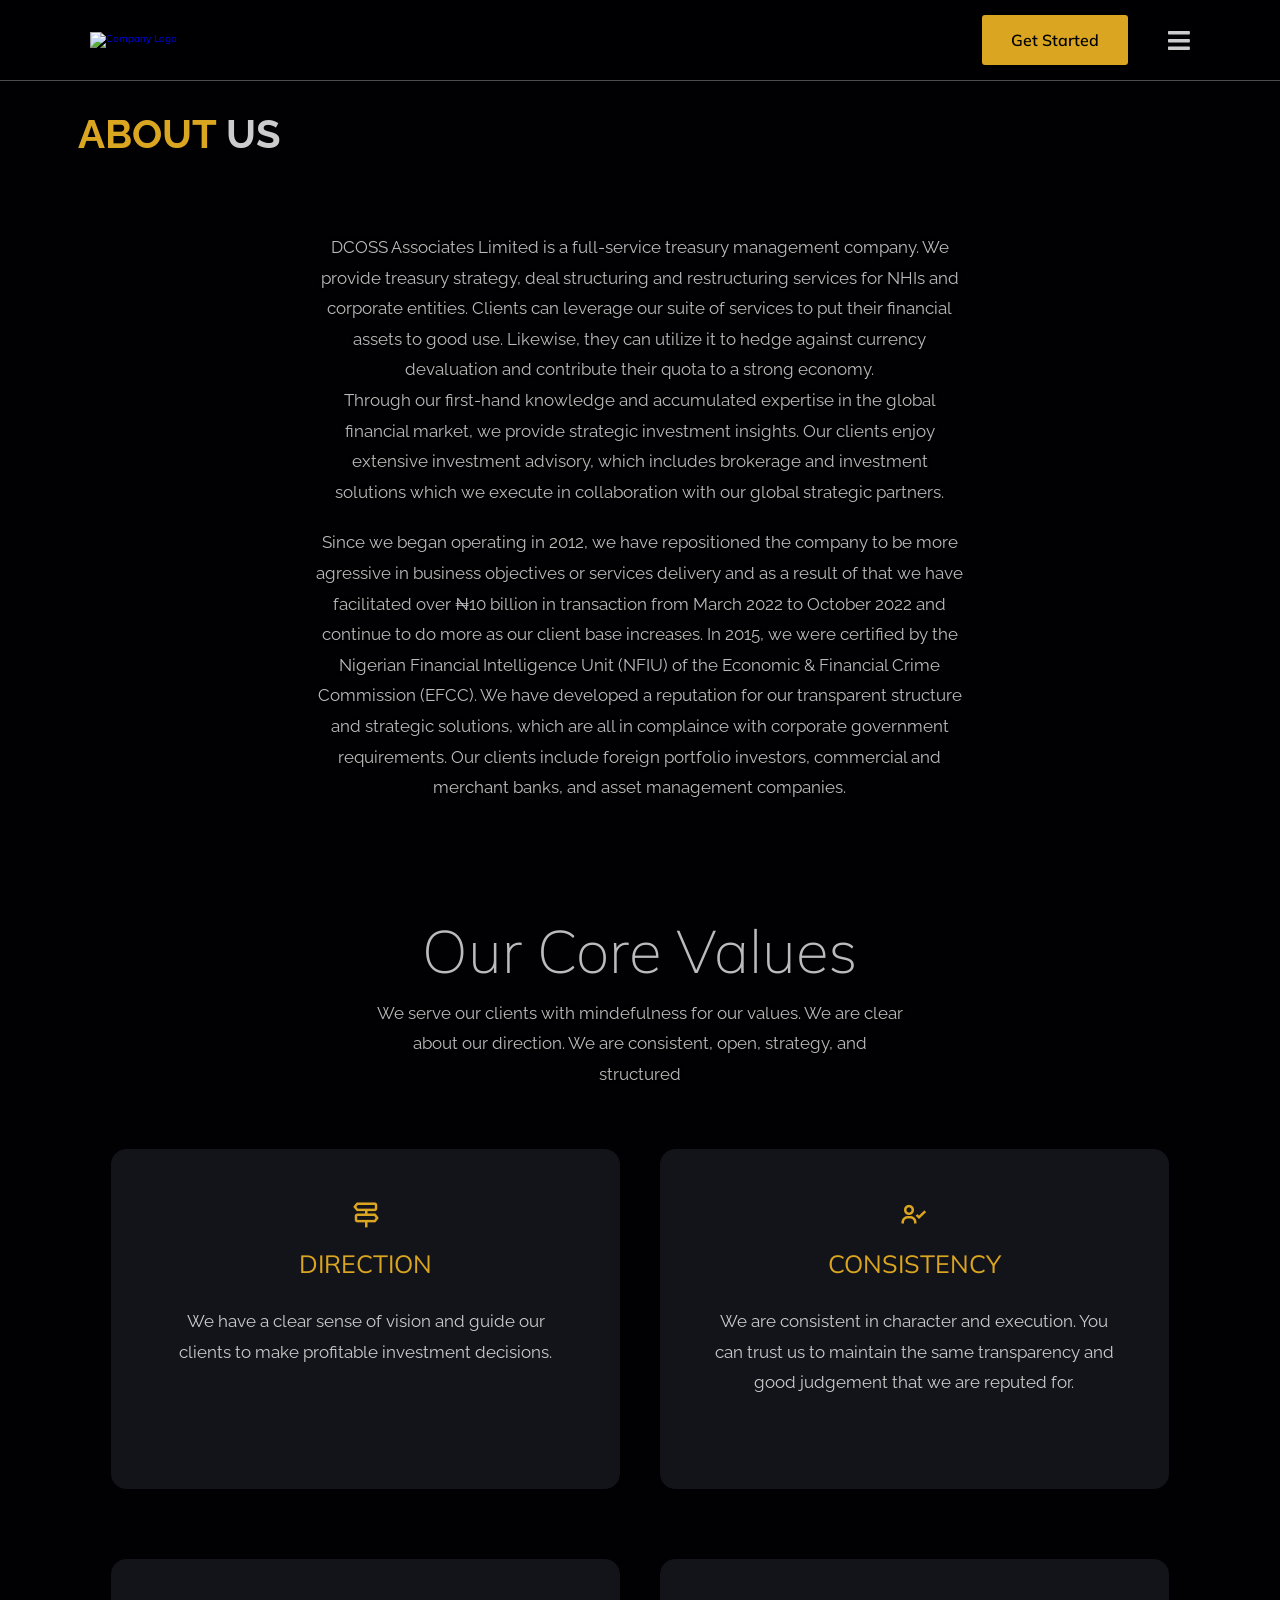
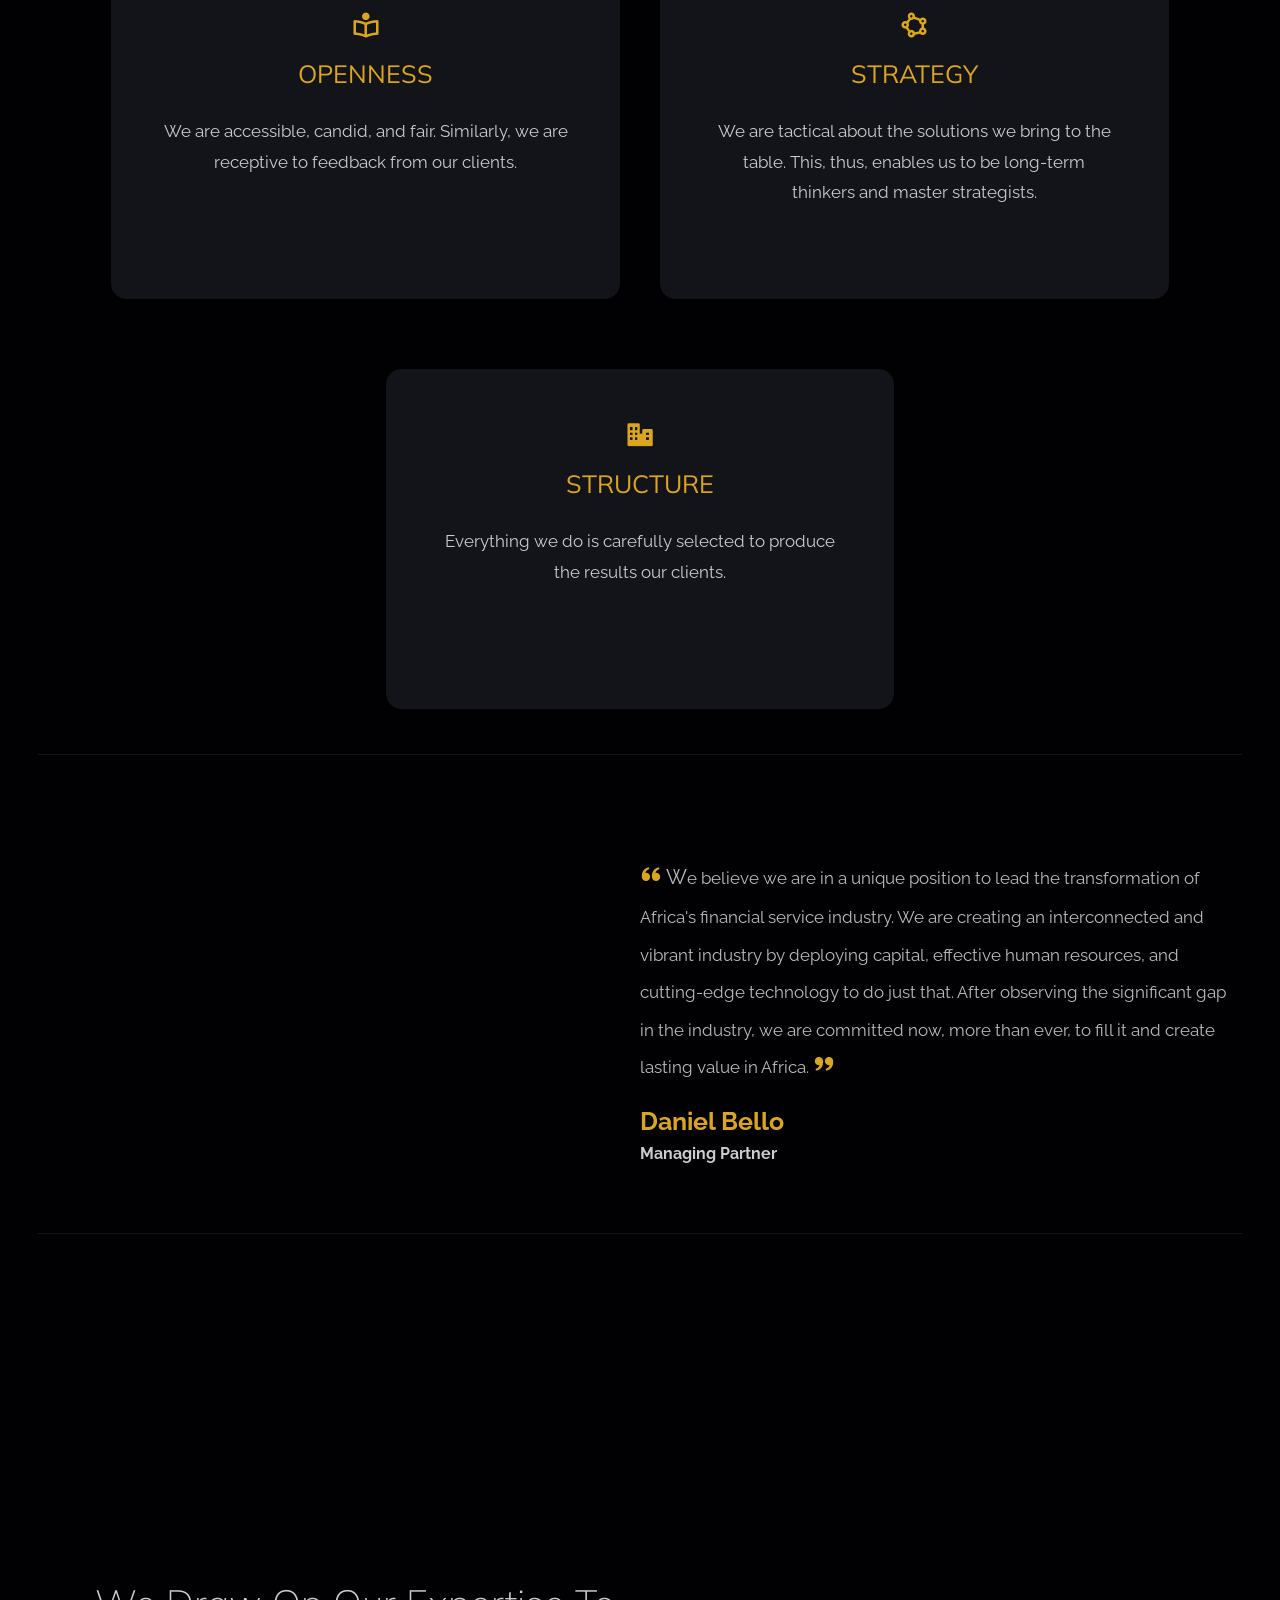
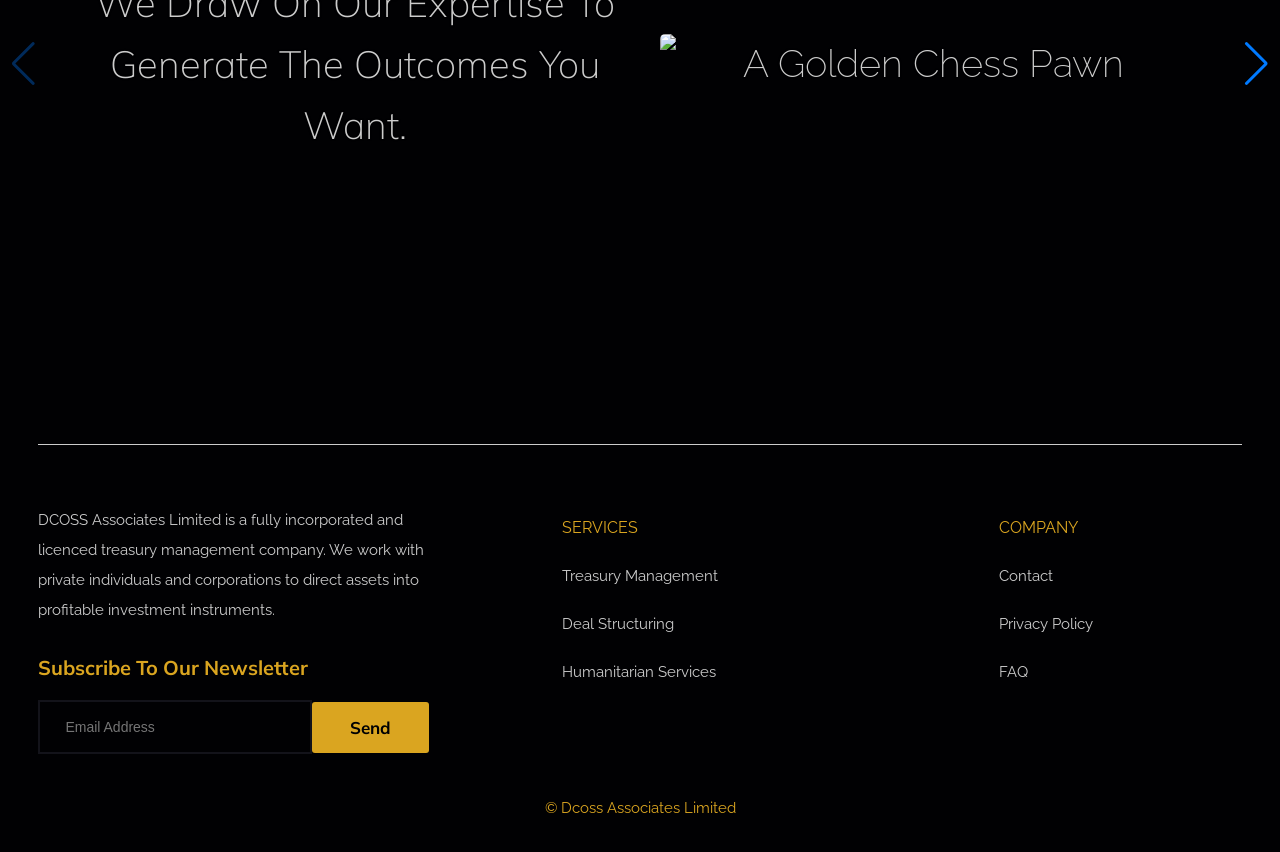
==== Aboutus.html @ e1a34eb6 "fix" ====
<!DOCTYPE html>
<html lang="en">
  <head>
    <meta charset="UTF-8" />
    <meta http-equiv="X-UA-Compatible" content="IE=edge" />
    <meta name="viewport" content="width=device-width, initial-scale=1.0" />
    <title>About - DCOSS Associates Limited</title>
    <!-- FAVICON -->
    <link
      rel="shortcut icon"
      href="https://i.ibb.co/5c5N3TT/favicon-32x32.png"
      type="image/x-icon"
    />
    <!-- font awesome cdn link  -->
    <link
      rel="stylesheet"
      href="https://cdnjs.cloudflare.com/ajax/libs/font-awesome/5.15.4/css/all.min.css"
    />
    <!-- boxiconx -->
    <link
      href="https://unpkg.com/boxicons@2.1.2/css/boxicons.min.css"
      rel="stylesheet"
    />

    <!-- custom css file link  -->
    <link rel="stylesheet" href="styles.css" />
    <!-- AOS -->
    <link rel="stylesheet" href="https://unpkg.com/aos@next/dist/aos.css" />

    <!-- Swiper -->
    <link
      rel="stylesheet"
      href="https://cdn.jsdelivr.net/npm/swiper@8/swiper-bundle.min.css"
    />
  </head>
  <body class="Aboutus">
    <button onclick="topFunction()" id="myBtn" title="Go to top">
      <i class="bx bxs-chevron-up"></i>
    </button>
    <!-- header section starts  -->
    <header class="header">
      <a href="#" class="logo">
        <img src="https://i.ibb.co/BCGMv5b/dc.png" alt="Company Logo" />
      </a>

      <nav class="navbar">
        <div class="effect">
          <a href="index.html">Home</a>
          <a href="Aboutus.html">About Us</a>
          <a href="Services.html">Services</a>
          <a href="Contact.html">Contact</a>
          <div class="icons2-btn">
            <a href="Contact.html">Get Started</a>
          </div>
        </div>
      </nav>

      <div class="icons">
        <div class="fas fa-envelope" id="search-btn"></div>
        <div class="icons-btn" id="cart-btn">Get Started</div>
        <div class="fas fa-bars" id="menu-btn"></div>
      </div>

      <div class="search-form">
        <p>
          Contact
          <a href="Contact.html">teams@dcossassociates</a>
        </p>
      </div>
    </header>
    <!-- header section ends -->

    <!-- about section starts  -->
    <!-- ABOUT 1 -->
    <section class="about" id="about">
      <div class="about-box">
        <h1 class="heading"><span>About</span> Us</h1>
        <div class="about-box-grid">
          <p class="about-box-grid_content">
            DCOSS Associates Limited is a full-service treasury management
            company. We provide treasury strategy, deal structuring and
            restructuring services for NHIs and corporate entities. Clients can
            leverage our suite of services to put their financial assets to good
            use. Likewise, they can utilize it to hedge against currency
            devaluation and contribute their quota to a strong economy. <br />
            Through our first-hand knowledge and accumulated expertise in the
            global financial market, we provide strategic investment insights.
            Our clients enjoy extensive investment advisory, which includes
            brokerage and investment solutions which we execute in collaboration
            with our global strategic partners.
          </p>
          <p class="about-box-grid_content">
            Since we began operating in 2012, we have repositioned the company
            to be more agressive in business objectives or services delivery and
            as a result of that we have facilitated over &#8358;10 billion in
            transaction from March 2022 to October 2022 and continue to do more
            as our client base increases. In 2015, we were certified by the
            Nigerian Financial Intelligence Unit (NFIU) of the Economic &
            Financial Crime Commission (EFCC). We have developed a reputation
            for our transparent structure and strategic solutions, which are all
            in complaince with corporate government requirements. Our clients
            include foreign portfolio investors, commercial and merchant banks,
            and asset management companies.
          </p>

          <div class="core_values_content">
            <span class="core_values">Our Core Values</span>
            <p>
              We serve our clients with mindefulness for our values. We are
              clear about our direction. We are consistent, open, strategy, and
              structured
            </p>
          </div>

          <div class="second">
            <div class="content-box">
              <div class="content-box-box">
                <i class="bx bx-directions"></i>
                <span>Direction</span>
                We have a clear sense of vision and guide our clients to make
                profitable investment decisions.
              </div>

              <div class="content-box-box">
                <i class="bx bx-user-check"></i> <span>Consistency</span>
                We are consistent in character and execution. You can trust us
                to maintain the same transparency and good judgement that we are
                reputed for.
              </div>

              <div class="content-box-box">
                <i class="bx bx-book-reader"></i> <span>Openness</span>
                We are accessible, candid, and fair. Similarly, we are receptive
                to feedback from our clients.
              </div>

              <div class="content-box-box">
                <i class="bx bx-shape-polygon"></i> <span>Strategy</span>
                We are tactical about the solutions we bring to the table. This,
                thus, enables us to be long-term thinkers and master
                strategists.
              </div>

              <div class="content-box-box">
                <i class="bx bxs-business"></i> <span>structure</span>
                Everything we do is carefully selected to produce the results
                our clients.
              </div>
            </div>
          </div>
        </div>
      </div>
      <div class="row">
        <div class="image">
          <img src="Images/Managing-partner.jpg" alt="" />
        </div>

        <div class="content">
          <p>
            <i class="bx bxs-quote-alt-left"></i>
            <span class="W">W</span>e believe we are in a unique position to
            lead the transformation of Africa's financial service industry. We
            are creating an interconnected and vibrant industry by deploying
            capital, effective human resources, and cutting-edge technology to
            do just that. After observing the significant gap in the industry,
            we are committed now, more than ever, to fill it and create lasting
            value in Africa.

            <i class="bx bxs-quote-alt-right"></i>
          </p>
          <h4>Daniel Bello</h4>
          <h5>Managing Partner</h5>
        </div>
      </div>
    </section>

    <div class="swiper">
      <!-- Additional required wrapper -->
      <div class="parallax-bg" data-swiper-parallax="-23%"></div>
      <div class="swiper-wrapper">
        <!-- Slides -->
        <div class="swiper-slide">
          <div class="swiper-three_div">
            <p class="swiper-three_div_one">
              We draw on our <span class="swiper_yellow">expertise</span> to
              generate the <span class="swiper_yellow">outcomes</span> you want.
            </p>
            <img
              src="https://i.ibb.co/ZJVSbCg/private-banking-slider-2.jpg"
              alt="A golden chess pawn"
            />
          </div>
        </div>

        <div class="swiper-slide">
          <div>
            <div
              class="swiper-three_div"
              data-swiper-parallax="-250"
              data-swiper-parallax-opacity="0"
            >
              <p>
                We have a
                <span class="swiper_yellow">highly-experienced</span> team that
                will expedite your financial objectives.
              </p>
              <img
                src="https://i.ibb.co/DpHz1X3/business-banking-slider-1.jpg"
                alt="Female DCOSS team member"
              />
            </div>
          </div>
        </div>

        <div class="swiper-slide">
          <div>
            <div
              class="swiper-three_div"
              data-swiper-parallax="-250"
              data-swiper-parallax-opacity="0"
            >
              <p>
                Our approach is to optimize global
                <span class="swiper_yellow">strategic partners</span> to create
                and amplify value.
              </p>
              <img
                src="https://i.ibb.co/FXSmnDg/corporate-banking-slider-1.jpg"
                alt="DCOSS Corporate Building"
              />
            </div>
          </div>
        </div>
      </div>
      <!-- If we need navigation buttons -->
      <div class="swiper-button-prev"></div>
      <div class="swiper-button-next"></div>
    </div>

    <!-- about section ends -->

    <!-- footer section starts  -->
    <section class="footer">
      <!-- GRID LAYOUT FOR FOOTER -->
      <div class="grid">
        <div class="footer_write">
          <p>
            DCOSS Associates Limited is a fully incorporated and licenced
            treasury management company. We work with private individuals and
            corporations to direct assets into profitable investment
            instruments.
          </p>

          <form action="https://formspree.io/f/xoqroooe" method="POST">
            <h3>Subscribe To Our Newsletter</h3>

            <div class="input">
              <input
                class="input-text"
                type="email"
                name="email"
                placeholder="Email Address"
                required
              />
              <button>Send</button>
            </div>
          </form>
        </div>

        <div class="grid-2">
          <ul>
            <li class="one">Services</li>
            <li>Treasury Management</li>
            <li>Deal Structuring</li>
            <li>Humanitarian Services</li>
            <!-- <li>Business Process Engineering</li> -->
          </ul>
        </div>

        <div class="grid-3">
          <ul>
            <li class="one">Company</li>
            <li><a href="/Contact.html">Contact</a></li>
            <li><a href="/privacypolicy.html">Privacy Policy</a></li>
            <li><a href="/FAQ.html">FAQ</a></li>
          </ul>
        </div>
      </div>

      <div class="credit">&#169; Dcoss Associates Limited</div>
    </section>
    <!-- footer section ends -->

    <!-- custom js file link  -->
    <script src="script.js"></script>
    <!-- Swiper -->
    <script src="https://cdn.jsdelivr.net/npm/swiper@8/swiper-bundle.min.js"></script>
    <script>
      const swiper = new Swiper(".swiper", {
        autoplay: {
          delay: 9000,
          disableOnInteraction: false,
        },
        speed: 600,
        parallax: true,
        pagination: {
          el: ".swiper-pagination",
        },
        navigation: {
          nextEl: ".swiper-button-next",
          prevEl: ".swiper-button-prev",
        },
        scrollbar: {
          el: ".swiper-scrollbar",
        },
      });
    </script>
    <!-- AOS -->
    <script src="https://unpkg.com/aos@next/dist/aos.js"></script>
    <script>
      AOS.init({
        offset: 400,
        duration: 500,
      });
    </script>
  </body>
</html>
---- styles.css ----
@import url("https://fonts.googleapis.com/css2?family=Raleway:ital,wght@0,100;0,200;0,300;0,400;0,500;0,600;0,700;0,800;0,900;1,100;1,200;1,300;1,400;1,500;1,600;1,700;1,800;1,900&display=swap");

@import url("https://fonts.googleapis.com/css2?family=Inter:wght@300;500;700;900&family=Mulish:wght@400;500;600;700;800;900&display=swap");
:root {
  --main-color: #daa520;
  --black: #13131a;
  --bg: #010103;
  --border: 0.1rem solid rgba(255, 255, 255, 0.3);
}

* {
  margin: 0;
  padding: 0;
  box-sizing: border-box;
  outline: none;
  border: none;
  text-decoration: none;
  transition: 0.2s linear;
}

html {
  font-size: 62.5%;
  overflow-x: hidden;
  scroll-padding-top: 9rem;
  scroll-behavior: smooth;
}

html::-webkit-scrollbar {
  width: 0.8rem;
}

html::-webkit-scrollbar-track {
  background: transparent;
}

html::-webkit-scrollbar-thumb {
  background: #ccc;
  border-radius: 5rem;
}

body {
  font-family: "Raleway", sans-serif;
  background: var(--bg);
}

section {
  padding: 2rem 3%;
}

input:-webkit-autofill,
input:-webkit-autofill:hover,
input:-webkit-autofill:focus,
input:-webkit-autofill:active {
  transition: background-color 5000s ease-in-out 0s;
  -webkit-text-fill-color: #ccc !important;
}

#myBtn {
  display: none;
  position: fixed;
  bottom: 20px;
  right: 30px;
  z-index: 99;
  border: none;
  outline: none;
  background: transparent;
  color: #daa520;
  font-weight: bold;
  cursor: pointer;
  padding: 3px;
  border-radius: 50%;
  border: 1px solid #daa52099;
}

#myBtn i {
  font-size: 3.5rem;
}

#myBtn:hover {
  border: 1px solid #daa520;
  transform: scale(1.05);
}

.heading {
  text-align: center;
  color: #ccc;
  text-transform: uppercase;
  padding-bottom: 3.5rem;
  font-size: 4rem;
}

.heading h1 {
  font-family: "Mulish", sans-serif;
}

.heading span {
  color: var(--main-color);
  text-transform: uppercase;
}

.btn {
  margin-top: 1rem;
  display: inline-block;
  padding: 0.9rem 3rem;
  font-size: 1.7rem;
  font-weight: bold;
  color: #010103;
  background: var(--main-color);
  border-radius: 3px;
  cursor: pointer;
}

.btn:hover {
  background: #daa520;
}

.btn-2-width {
  align-self: center;
  width: 100%;
  margin-top: 3rem;
  margin-bottom: 5rem;
}

.btn-2 {
  margin-top: 1rem;
  margin-right: 1rem;
  display: inline-block;
  padding: 2rem 3rem;
  font-size: 1.7rem;
  font-weight: bold;
  color: #ccc;
  background: #010103;
  border-radius: 5px;
  cursor: pointer;
  box-shadow: -1px -1px 3px #ccc;
  transition: 0.3s;
}

.btn-2:hover {
  color: #010103;
  background: #bbb;
  font-weight: bold;
}

.header {
  background: #010103e6;
  display: flex;
  align-items: center;
  justify-content: space-between;
  gap: 4rem;
  padding: 1.5rem 7%;
  border-bottom: var(--border);
  position: fixed;
  top: 0;
  left: 0;
  right: 0;
  z-index: 1000;
}

.header .logo img {
  height: 6rem;
  margin-right: 9rem;
}

.header .navbar a {
  font-family: "Mulish", sans-serif;
  margin: 0 1rem;
  font-size: 1.7rem;
  color: #daa520;
}

.header .navbar a:hover {
  color: var(--main-color);
  border-bottom: 0.1rem solid var(--main-color);
  padding-bottom: 0.5rem;
}

.header .navbar .icons-btn {
  display: none;
}

.header .icons {
  display: flex;
  align-items: center;
  justify-content: center;
}

.header .icons div {
  color: #ccc;
  cursor: pointer;
  font-size: 2.5rem;
  margin-left: 2rem;
}

.header .icons div:hover {
  color: var(--main-color);
}

.header .icons .icons-btn {
  margin: 0 1rem;
  padding: 1rem 2.9rem;
  border-radius: 3px;
  font-size: 1.6rem;
  font-weight: 600;
  background-color: #ccc;
  color: #010103;
  transition: 0.2s ease;
}

.header .icons .icons-btn:hover {
  background-color: #daa520dd;
  color: #010103;
}

.header .search-form {
  position: absolute;
  top: 115%;
  right: 7%;
  background-color: #daa520;
  color: #ccc;
  display: flex;
  align-items: center;
  transform: scaleY(0);
  transform-origin: top;
  height: 35%;
  width: 25%;
  font-size: 1rem;
  color: #ccc;
  padding: 3rem 1rem;
  text-transform: none;
}

.header .search-form.active {
  transform: scaleY(1);
}

.header .search-form p {
  text-align: left;
  opacity: 1;
  color: #010103;
  font-size: 2rem;
}

.header .search-form p a {
  text-decoration: none;
  color: #010103;
  transition: 0.3s;
  padding: 0 2px;
}

.header .search-form label {
  cursor: pointer;
  font-size: 2.2rem;
  margin-right: 1.5rem;
  color: var(--black);
}

.header .search-form label:hover {
  color: var(--main-color);
}

.header .cart-items-container {
  position: absolute;
  top: 100%;
  right: -100%;
  height: calc(100vh - 9.5rem);
  width: 35rem;
  background: #bbb;
  padding: 0 1.5rem;
}

.header .cart-items-container.active {
  right: 0;
}

.header .cart-items-container .cart-item {
  position: relative;
  margin: 2rem 0;
  display: flex;
  align-items: center;
  gap: 1.5rem;
}

.header .cart-items-container .cart-item img {
  height: 6rem;
}

.header .cart-items-container .cart-item .content h3 {
  font-size: 2rem;
  color: var(--black);
  padding-bottom: 0.5rem;
}

.header .cart-items-container .btn {
  width: 100%;
  text-align: center;
}

/* HOME SECTION START */

.home {
  min-height: 100vh;
  display: flex;
  flex-direction: column;
  align-items: flex-start;
  background: url(/Images/here.jpg) no-repeat;
  background-blend-mode: darker;
  background-size: cover;
  background-position: center;
  margin-bottom: 3rem;
}

.home .content {
  max-width: 60rem;
}

.home .content h3 {
  margin-top: 12rem;
  font-size: 6rem;
  font-family: "Mulish", sans-serif;
  text-transform: uppercase;
  color: #bbb;
  text-shadow: 2px 1px 1px #13131a;
}

.home .content h3 span {
  margin-top: 7.9rem;
  font-size: 6rem;
  text-transform: uppercase;
  color: #daa520;
  text-shadow: 2px 1px 1px #13131a;
}

.home .content p {
  font-size: 1.8rem;
  font-weight: light;
  line-height: 1.8;
  padding: 1rem 0;
  color: #bbb;
  text-shadow: 1px 1px 1px #13131a;
}

.home .content .btn {
  padding: 1.5rem 2.9rem;
  border-radius: 3px;
  font-size: 1.6rem;
  font-weight: 800;
  color: #010103;
  background-color: #bbb;
  font-family: "Raleway", sans-serif;
  transition: 0.2s ease;
}

.home .content .btn:hover {
  background-color: #daa520dd;
  color: #010103;
}

/* Image one boxes */

.img-one-boxes {
  display: flex;
  justify-content: center;
  align-items: center;
  height: 80vh;
  padding-top: 2rem;
}

.img-one-boxes .box {
  background: #13131a;
  padding: 3.5rem;
  height: 300px;
  width: 380px;
  margin: 2rem;
  border-radius: 10px;
}

.img-one-boxes .box .box-text {
  font-size: 1.6rem;
  line-height: 1.8;
  color: #bbb;
  padding-bottom: 2rem;
  width: 100%;
  font-weight: bold;
  text-align: center;
}

.img-one-boxes .box h3 {
  text-align: center;
  color: #daa520;
  font-size: 2.5rem;
  margin-bottom: 2rem;
  font-family: "Mulish", sans-serif;
}

.img-one-boxes .box i {
  margin-bottom: 1rem;
  display: block;
  text-align: center;
  font-size: 3rem;
  color: #daa520;
}

.img-one-boxes .box:hover {
  background: rgba(59, 59, 64, 0.862);
}

/* Image one  */
.img-one {
  margin-top: 10rem;
  height: auto;
}

.img-one-text {
  margin: auto 6rem;
  text-align: center;
  display: flex;
  align-items: center;
  justify-content: center;
}

.img-one-text .border {
  color: #ccc;
  font-size: 6rem;
  font-family: "Mulish", sans-serif;
  line-height: 1.5;
  font-weight: lighter;
  text-align: justify;
}

.img-one .img-one-text img {
  width: 40%;
  height: 50%;
}

.img-one .img-one-text p {
  font-size: 1.8rem;
  color: #bbb;
  text-shadow: 0 0 3px #000;
  text-align: center;
  width: 50%;
  margin: auto auto;
  margin-top: 2rem;
  font-weight: 500;
  line-height: 1.8;
}

.section-light {
  margin-top: 20rem;
  margin-bottom: 10rem;
  background-color: #010103;
}

.section-light-content {
  width: 80%;
  margin: auto;
  display: grid;
  grid-template-columns: repeat(2, 1fr);
  gap: 5rem;
}

.section-light h2 {
  color: #ccc;
  text-align: center;
  margin-bottom: 4rem;
  font-size: 6rem;
  font-weight: lighter;
  font-family: "Mulish", sans-serif;
}

.section-light .section-light-content p {
  color: #bbb;
  text-shadow: 0 0 3px #000;
  font-size: 1.8rem;
  text-align: left;
  height: 100%;
  line-height: 1.8;
  margin-bottom: 2rem;
}

.section-light .section-light-content p i {
  display: block;
  font-size: 5rem;
  color: #daa520;
  border-bottom: 1px solid #daa520b0;
  margin-right: 1rem;
  margin-bottom: 1.5rem;
}

.section-light .section-light-content img {
  width: 100%;
  height: 100%;
  border-radius: 10px;
}

/* SECTION DARK WHAT WE OFFER & WHO WE ARE */
.section-dark {
  background-color: #010103;
  margin-top: 8rem;
  margin-bottom: 8rem;
}

.section-dark h2 {
  color: #ccc;
  padding-top: 3rem;
  text-align: center;
  padding-bottom: 3rem;
  font-size: 6rem;
  font-family: "Mulish", sans-serif;
  font-weight: lighter;
}

.section-dark p {
  color: #bbb;
  width: 50%;
  margin: auto;
  text-shadow: 0 0 3px #000;
  padding-bottom: 3rem;
  font-size: 1.8rem;
  text-align: center;
  line-height: 1.8;
  padding-left: 3rem;
  padding-right: 3rem;
}

.section-dark-link .btn {
  display: block;
  margin-left: auto;
  margin-right: auto;
  padding: 0.8rem 2.9rem;
  border-radius: 3px;
  font-size: 1.6rem;
  font-weight: 600;
  color: #010103;
  background-color: #bbb;
  font-family: "Raleway", sans-serif;
  transition: 0.2s ease;
}

.section-dark-link .btn:hover {
  background-color: #daa520dd;
  color: #010103;
}
/* PARRALAX START */
.img-one,
.img-two,
.img-three {
  position: relative;
  opacity: 0.9;
  background-position: center;
  background-size: cover;
  background-repeat: no-repeat;

  /* TO REMOVE SET TO SCROLL */
  background-attachment: fixed;
}

.img-one {
  background: #010103;
  min-height: 300px;
}

.img-two {
  background-image: url("/Images/here.jpg");
  height: 350px;
}

/* PARTNERS SECTIONS */
.img-three {
  background-image: url("/Images/a\ \(2\).jpg");
  height: 40vh;
}
/* PARTNERS SECTIONS */

.img-two-text {
  position: absolute;
  top: 20%;
  width: 100%;
  text-align: center;
  color: #ccc;
  text-shadow: 0 0px 3px #000;
  font-size: 3.5rem;
  letter-spacing: 5px;
  font-weight: 400;
  line-height: 1.8;
  text-transform: uppercase;
}
.img-two-text span {
  font-family: "Mulish", sans-serif;
}

.img-two-text .btn,
.img-three-text .btn {
  display: block;
  margin: 1rem auto;
  padding: 0.8rem 2.9rem;
  border-radius: 3px;
  font-size: 1.6rem;
  font-weight: 600;
  background-color: #ccc;
  color: #010103;
  font-family: "Raleway", sans-serif;
  transition: 0.2s ease;
}

.img-two-text .btn:hover,
.img-three-text .btn:hover {
  background-color: #daa520dd;
  color: #010103;
}

.img-two .img-two_btn:active {
  background-color: rgba(204, 204, 204, 0.411);
}

/* PARTNER SECTION */
.img-three-text {
  display: none;
}

.img-three .img-three-text img {
  width: 180px;
  height: auto;
}

/* PARTNER SECTION */

/* PARRALAX ENDS */

/* ABOUT SECTION STARTS================++++ */

.about .about-box .heading {
  padding-left: 3rem;
}

.about-box {
  margin: 8rem auto;
  padding: 1rem;
  height: 100%;
  width: 100%;
  background: #010103;
  border-bottom: 1px solid #13131a;
}

.about-box .heading {
  text-align: left;
}

.about-box-grid {
  margin-top: 3rem;
}

.about-box-grid_content {
  font-size: 1.7rem;
  color: #bbb;
  text-align: center;
  width: 55%;
  margin-left: auto;
  margin-right: auto;
  padding: 1rem 0;
  line-height: 1.8;
  text-shadow: 0 0 3px #000;
}

.core_values {
  display: block;
  margin-top: 10rem;
  font-size: 60px;
  font-weight: lighter;
  text-align: center;
  font-family: "Mulish", sans-serif;
  color: #bbb;
}

.core_values_content p {
  font-size: 1.7rem;
  color: #bbb;
  text-align: center;
  width: 45%;

  margin-left: auto;
  margin-right: auto;
  margin-top: 1rem;

  line-height: 1.8;
  text-shadow: 0 0 3px #000;
}

/* >>>>>>>>>>>>>>>>>>>>>>>>>>>>>>>>> */
.second {
  margin-top: 5rem;
}

.second .content-box {
  display: flex;
  align-items: center;
  justify-content: center;
  flex-wrap: wrap;
  text-align: center;
  color: #ccc;
  font-size: 1.7rem;
  margin: auto;
  margin-bottom: 1.5rem;
  gap: 4rem;
}

.second .content-box .content-box-box {
  font-size: 1.7rem;
  width: 43%;
  height: 340px;
  margin-bottom: 2rem;
  line-height: 1.8;
  border: 1px solid #13131a;
  margin-top: 1rem;
  padding: 5rem 5rem;
  cursor: pointer;
  background: #13131a;
  border-radius: 15px;
}

.second .content-box .content-box-box span {
  border-top: 3px solid #13131a;
  font-size: 2.5rem;
  padding-top: 3rem;
  text-align: center;
  color: #daa520;
  text-transform: uppercase;
  display: block;
  margin-bottom: 2rem;
  margin-top: 0;
  padding-top: 0;
  font-family: "Mulish", sans-serif;
}

.second .content-box .content-box-box i {
  font-size: 3rem;
  color: #daa520;
}

/* >>>>>>>>>>>>>>>>>>>>>>>>>>>>>>>>> */

.about .row {
  padding-top: 0;
  padding-bottom: 6rem;
  display: flex;
  align-items: center;
  justify-content: center;
  background: #010103;
  border-bottom: 1px solid #13131a;
  flex-wrap: wrap;
}

.about .row .image {
  flex: 1 1 45rem;
}

.about .row .image img {
  width: 90%;
  height: auto;
  margin-right: auto;
  margin-left: auto;
  border-radius: 10px;
}

.about .row .content {
  flex: 1 1 45rem;
  padding: 1rem 0;
}

.about .row .content .W {
  font-size: 2rem;
}

.about .row .content h4 {
  margin-top: 1rem;
  font-size: 2.5rem;
  color: #ccc;
  font-weight: bold;
  color: #daa520;
}

.about .row .content h5 {
  margin-top: 0.8rem;
  font-size: 1.6rem;
  color: #ccc;
  font-weight: light;
}

.about .row .content i {
  font-size: 2.2rem;
  color: #daa520;
}

.about .row .content p {
  font-size: 1.7rem;
  color: #bbb;
  padding: 1rem 0;
  line-height: 2.2;
}

.swiper {
  margin-top: 5rem;
  width: 100%;
  height: 80vh;
  position: relative;
}

.swiper-slide {
  font-size: 3.8rem !important;
  font-weight: 200;
  line-height: 1.6;
  text-align: center;
  text-transform: capitalize;
  padding: 5rem;
  color: #ccc;
  text-shadow: 0px 0px 2px #010103;
  display: flex;
  justify-content: center;
  align-items: center;
}

.swiper-three_div {
  display: flex;
  align-items: center;
  justify-content: center;
  gap: 4rem;
}

.swiper-three_div img {
  border-radius: 5px;
  width: 45%;
  height: 100%;
}

.swiper-three_div p {
  width: 45%;
  font-family: "Mulish", sans-serif;
}

.swiper-button-prev,
.swiper-button-next {
  height: 0.5rem;
  width: 0.5rem;
}

/* SERVICES SECTION */

.menu {
  max-width: 100%;
}

.menu .heading {
  margin-top: 9rem;
  text-align: left;
  padding-left: 3rem;
}
.menu .box-container {
  display: grid;
  grid-template-columns: repeat(auto-fit, minmax(35rem, 1fr));
  gap: 1.5rem;
}

.menu .box-container .box {
  padding: 5rem;
  text-align: center;
  border: var(--border);
}

.menu .box-container .box img {
  height: 17rem;
  width: 100%;
}

.menu .box-container .box p {
  font-size: 1.7rem;
  line-height: 1.8;
  color: #ccc;
}

.menu .box-container .box h3 {
  color: #daa520;
  font-size: 2rem;
  padding: 1rem 0;
}

.menu .box-container .box a {
  padding-bottom: 0.5rem;
  padding-top: 0.5rem;
  border-bottom: 1px solid #ccc;
  color: #ccc;
  font-size: 2rem;
}

.menu .box-container .box a:hover {
  color: #daa520;
  border-bottom: 1px solid #daa520;
  border-top: 1px solid #daa520;
}

.menu .box-container .box a:active {
  color: #daa520;
}

.menu .box-container .box button {
  padding: 1rem 2.9rem;
  border-top-right-radius: 3px;
  border-bottom-right-radius: 3px;
  font-size: 1.6rem;
  font-weight: 600;
  background-color: #ccc;
  color: #010103;
  transition: 0.2s ease;
  font-family: "Raleway", sans-serif;
}

.menu .box-container .box button:hover {
  background-color: #daa520dd;
  color: #010103;
  cursor: pointer;
}

/* SERVICES SWIPER PLACE */

.service {
  height: 100vh;
}

.service .service_slider {
  display: flex !important;
  flex-direction: column !important;
}

.service .swiper {
  width: 100%;
  height: 100%;
  background: #000;
}

.service .swiper-slide {
  color: #fff;
  -webkit-box-sizing: border-box;
  box-sizing: border-box;
  padding: 40px 40px;
}

.service .parallax-bg {
  position: absolute;
  left: 0;
  top: 0;
  width: 130%;
  height: 100%;
  -webkit-background-size: cover;
  background-size: cover;
  background-position: center;
}

.service .swiper-slide .subtitle {
  font-size: 4.6rem;
  font-weight: 500;
  width: 90%;
  text-align: start;
  font-family: "Mulish", sans-serif;
}

.service .swiper-slide .subtitle span {
  color: #daa520;
  text-shadow: 1px 1px 1px #010103;
}

.service .swiper-slide .text {
  font-size: 2rem;
  font-family: "Mulish", sans-serif;
  text-shadow: 1px 1px 1px #010103;
  max-width: 58%;
  line-height: 1.3;
  text-align: start;
}

.service .swiper-slide .text p {
  line-height: 1.8;
  font-weight: 200 !important;
  margin-top: 2rem;
  text-transform: none;
}
/* MENU SERVICE SECTION ENDS */

/* New Add */

.wrapper img {
  width: 100%;
  height: auto;
}
.wrapper p {
  color: #fff;
}
.middle {
  top: 50%;
  transform: translateY(-50%);
  position: absolute;
}
.wrapper {
  display: grid;
  grid-template-columns: repeat(3, 1fr);
  grid-gap: 30px;
  padding: 50px;
}
.membre {
  box-shadow: 0px 2px 6px 0px #ccc;
  position: relative;
  overflow: hidden;
  transition: all 0.5s ease-in;
}
.membre .info {
  background-color: rgba(0, 0, 0, 0.5);
  padding: 20px 10px;
  position: absolute;
  bottom: 0;
  width: 100%;
  transition: all 0.5s ease-in;
}
.membre .name {
  color: #fff;
  font-size: 30px;
  font-weight: 700;
  margin-bottom: 10px;
}
.membre .job {
  color: #fff;
  font-size: 18px;
  font-weight: 600;
}
.membre .text {
  margin: 15px 10px 15px 0px;
  font-size: 14px;
}
.membre .overly {
  height: 0;
  background-color: rgba(0, 0, 0, 0.5);
  padding: 0;
  position: absolute;
  width: 100%;
  display: block;
  transition: all 0.5s ease-in;
}
.membre .top {
  top: -100%;
  left: 0;
}
.membre .bottom {
  bottom: -100%;
  left: 0;
  height: 100%;
}
.membre .left {
  top: 0;
  right: -100%;
  height: 100%;
}
.membre .social-icones {
  display: inline-flex;
  position: relative;
}
.membre .social-icones .icon {
  width: 40px;
  height: 40px;
  line-height: 40px;
  background-color: #fff;
  display: block;
  text-align: center;
  margin-right: 5px;
  color: #000;
}
.membre .to-top {
  bottom: 0;
  transition: all 0.5s ease-in;
}
.membre:hover .overly {
  height: 100%;
  padding: 20px 10px;
}
.membre:hover .info {
  position: absolute;
  bottom: -80px;
  padding: 0;
  transition: all 0.5s ease-in;
}
.membre:hover .top {
  top: 0;
  bottom: 0px;
}
.membre:hover .bottom {
  bottom: 0;
}
.membre:hover .left {
  right: 0;
}
.membre:hover .to-top {
  bottom: 100% !important;
  transition: all 0.5s ease-in;
}
@media screen and (max-width: 868px) {
  .wrapper {
    grid-template-columns: repeat(2, 1fr);
  }
}
@media screen and (max-width: 600px) {
  .wrapper {
    grid-template-columns: 1fr;
  }
}
/* New Add */

.products .heading {
  margin-top: 9rem;
  text-align: center;
  padding-left: 3rem;
}

.products .box-container {
  display: grid;
  grid-template-columns: repeat(auto-fit, minmax(40rem, 1fr));
  gap: 1.5rem;
}

.products .box-container .box {
  text-align: center;
  padding: 2rem;
}

.products .box-container .box:hover {
  background: #13131a;
}
.products .box-container .box:hover a i {
  border: 1px solid #ccc;
  background-color: #daa520;
}

.products .box-container .box .icons a i {
  height: 5rem;
  width: 5rem;
  line-height: 5rem;
  font-size: 2.5rem;

  border-radius: 50%;
  color: #ccc;
  margin: 0.3rem;
}

.products .box-container .box .icons a i:hover {
  background: var(--main-color);
}

.products .box-container .box .image {
  padding: 2.5rem 0;
}

.products .box-container .box .image img {
  height: 351px;
  width: 380px;
  border-radius: 5px;
}

.products .box-container .box .content h3 {
  color: #ccc;
  font-size: 2.5rem;
}

.products .box-container .box .content span {
  color: #ccc;
  font-size: 2rem;
}

.products .box-container .box p {
  font-size: 1.7rem;
  color: #ccc;
  padding-top: 2rem;
}

.review .heading {
  margin-top: 9rem;
  text-align: left;
  padding-left: 3rem;
}

.review .box-container {
  display: grid;
  grid-template-columns: repeat(auto-fit, minmax(40rem, 1fr));
  gap: 1.5rem;
}

.review .box-container .box {
  text-align: center;
  padding: 3rem 2rem;
}

.review .box-container .box p {
  font-size: 1.5rem;
  line-height: 1.8;
  color: #ccc;
  padding: 2rem 0;
}

.review .box-container .box .user {
  height: 7rem;
  width: 7rem;
  border-radius: 50%;
  object-fit: cover;
}

.review .box-container .box h3 {
  padding: 1rem 0;
  font-size: 2rem;
  color: #ccc;
}

.review .box-container .box .quote {
  height: 3rem;
  width: 3rem;
}

/* CONTACT SECTION */
.contact .heading {
  margin-top: 9rem;
  text-align: left;
  padding-left: 3rem;
  font-family: "Mulish", sans-serif;
}

.contact .row-content p span {
  color: #daa520;
  font-size: 3rem;
  text-transform: capitalize;
  font-family: "Mulish", sans-serif;
}
.contact .row-content {
  display: flex;
  justify-content: center;
  align-items: center;
  margin-bottom: 5rem;
  gap: 25px;
}

.contact .row-content img {
  width: 600px;
  height: 450px;
}

.contact .row-content p {
  width: 100%;
  color: #ccc;
  font-size: 1.6rem;
  text-align: center;
  line-height: 1.5;
}

.contact .row {
  display: flex;
  background: #010103;
  flex-wrap: wrap;
  gap: 1rem;
}

.contact .row iframe {
  height: auto;
  margin: 11.3rem auto;
}

.contact .row .map {
  flex: 1 1 45rem;
  width: 100%;
  object-fit: cover;
}

.contact .row form {
  flex: 1 1 45rem;
  padding: 5rem 2rem;
  text-align: center;
}

.contact .row form h3 {
  text-transform: uppercase;
  font-size: 3.5rem;
  color: #daa520;
  font-family: "Mulish", sans-serif;
}

.contact .row form .inputBox {
  display: flex;
  align-items: center;
  margin-top: 2rem;
  margin-bottom: 2rem;
  background: transparent;
  border: var(--border);
}

.contact .row form .inputBox span {
  color: #ccc;
  font-size: 2rem;
  padding-left: 2rem;
  padding-right: 0.5rem;
}

.contact .row form .inputBox:nth-child(3) span {
  padding-right: 0;
}

.contact .row form .inputBox input {
  width: 100%;
  padding: 2rem;
  font-size: 1.7rem;
  color: #ccc;
  text-transform: none;
  background: none;
}

.contact .row form .inputBox select {
  width: 95%;
  padding: 2rem;
  color: #ccc;
  text-transform: none;
  background: none;
  font-family: "Raleway", sans-serif;
  font-size: 1.6rem;
  -webkit-appearance: none;
  -moz-appearance: none;
  background: transparent;
}

.contact .row form .inputBox option:required {
  color: #000;
}

.contact .row form .inputBox option[value=""][disabled] {
  display: none;
}
.contact .row form .inputBox option {
  color: black;
  font-family: "Mulish", sans-serif;
  font-size: 1.4rem;
}

.contact .row form .inputBox textarea {
  flex-basis: 100%;
  background: transparent;
  padding: 10px 10px;
  font-size: 1.6rem;
  color: #ccc;
  resize: vertical;
}

.contact .row form .inputBox input:focus {
  background: #13131a;
}

.contact .row form .inputBox textarea:focus {
  background: #13131a;
}

::placeholder {
  font-size: 1.4rem;
}

.contact .row form .inputBox textarea::placeholder {
  font-family: "Raleway", sans-serif;
  padding-left: 6px;
}

form .contact-btn {
  padding: 0.8rem 2.9rem;
  border-radius: 3px;
  font-size: 1.6rem;
  font-weight: 600;
  color: #010103;
  background-color: #bbb;
  font-family: "Raleway", sans-serif;
  transition: 0.2s ease;
}

form .contact-btn:hover {
  background-color: #daa520dd;
  color: #010103;
  cursor: pointer;
}
/* CONTACT END */

.blogs .heading {
  margin-top: 9rem;
  text-align: left;
  padding-left: 3rem;
}

.blogs .box-container {
  display: grid;
  grid-template-columns: repeat(auto-fit, minmax(30rem, 1fr));
  gap: 1.5rem;
  margin-bottom: 3rem;
}

.blogs .box-container .box {
  border: var(--border);
}

.blogs .box-container .box .image {
  height: 25rem;
  overflow: hidden;
  width: 100%;
}

.blogs .box-container .box .image img {
  height: 100%;
  object-fit: cover;
  width: 100%;
}
.blogs .box-container:nth-child(1) .box .image img {
  height: 100vh;
}

.blogs .box-container .box:hover .image img {
  transform: scale(1.2);
}

.blogs .box-container .box .content {
  padding: 2rem;
}

.blogs .box-container .box .content .title {
  font-size: 2.5rem;
  line-height: 1.5;
  color: #ccc;
}

.blogs .box-container .box .content .title:hover {
  color: var(--main-color);
}

.blogs .box-container .box .content span {
  color: var(--main-color);
  display: block;
  padding-top: 1rem;
  font-size: 1.7rem;
}

.blogs .box-container .box .content p {
  font-size: 1.7rem;
  line-height: 1.8;
  color: #ccc;
  padding: 1rem 0;
}

.privacy-policy {
  width: 93%;
  margin-top: 10rem;
  margin-left: auto;
  margin-right: auto;
}

.privacy-policy h1 {
  font-size: 3.5rem;
  color: #daa520;
  text-align: center;
  margin-bottom: 2rem;
}

.privacy-policy h2 {
  font-size: 2.5rem;
  color: #ccc;
  text-align: center;
  margin-bottom: 2rem;
}

.privacy-policy h3 {
  font-size: 2.25rem;
  color: #ccc;
  margin-bottom: 1rem;
  margin-top: 2rem;
}

.privacy-policy p {
  font-size: 1.8rem;
  color: #ccc;
  margin-bottom: 2rem;
  line-height: 1.8;
}

.FAQ {
  width: 93%;
  margin-top: 10rem;
  margin-left: auto;
  margin-right: auto;
}

.FAQ h1 {
  font-size: 3.5rem;
  color: #ccc;
  text-align: center;
  margin-bottom: 2rem;
}

.FAQ h2 {
  font-size: 2.5rem;
  color: #ccc;
  text-align: center;
  margin-bottom: 2rem;
}

.FAQ .FAQ-content {
  margin-bottom: 1rem;
  border: 1px solid #aaa;
  padding: 3rem;
}

.FAQ .FAQ-content h3 {
  font-size: 2.25rem;
  color: #ccc;
  padding-bottom: 1rem;
  margin-bottom: 2rem;
  border-bottom: 1px solid #aaa;
}

.FAQ .FAQ-content p {
  font-size: 1.8rem;
  line-height: 1.8;
  color: #ccc;
  margin-bottom: 2rem;
}

.FAQ .more-question {
  text-align: center;
  font-size: 2.25rem;
  color: #ccc;
  padding-bottom: 1rem;
  margin-bottom: 2rem;
  margin-top: 5rem;
}

.FAQ button {
  display: flex;
  flex-wrap: nowrap;
  align-items: center;
  justify-content: center;
  padding: 0.9rem 3rem;
  width: 150px;
  margin-left: auto;
  margin-right: auto;
  font-size: 1.7rem;
  background: #daa520;
  border-radius: 3px;
  cursor: pointer;
}

.FAQ button:hover {
  letter-spacing: 0.1rem;
  background: hsla(43, 74%, 49%, 0.807);
}

.FAQ button a {
  color: #010103;
  font-size: 2rem;
}

.treasury {
  margin-top: 10rem;
  width: 94%;
  margin-left: auto;
  margin-right: auto;
}

.treasury .content {
  color: #ccc;
}

.treasury .content a {
  font-size: 1.6rem;
}

.treasury img {
  margin-top: 6.8rem;
  padding: 5px;
  width: 45%;
  float: right;
  border-radius: 10px;
}
.treasury .content p {
  text-align: justify;
  font-size: 1.6rem;
  line-height: 1.5;
  margin-bottom: 1rem;
  padding: 0;
}

.treasury .content h2 {
  font-size: 3.5rem;
  margin-bottom: 2rem;
  text-transform: uppercase;
  text-align: center;
}

.treasury .content h2 {
  margin-top: 4rem;
}

.treasury .content h3 {
  font-size: 2.5rem;
  margin-bottom: 1rem;
  margin-top: 2rem;
  text-transform: uppercase;
}

.treasury .content h4 {
  font-size: 2rem;
  margin-bottom: 1rem;
  margin-top: 2rem;
  text-transform: capitalize;
}

.treasury .content ol {
  font-size: 1.6rem;
  margin-left: 6rem;
  line-height: 1.5;
}

.treasury .content a {
  color: #daa520;
}

.treasury .content a:hover {
  border-bottom: 1px solid #daa520;
}

/* Business process management */
.brp {
  margin-top: 10rem;
  width: 94%;
  margin-left: auto;
  margin-right: auto;
}

.brp .content {
  color: #ccc;
}

.brp .content a {
  font-size: 1.6rem;
}

.brp img {
  margin-top: 7rem;
  padding: 10px;
  width: 45%;
  float: right;
  border-radius: 10px;
}
.brp .content p {
  text-align: justify;
  font-size: 1.6rem;
  line-height: 1.5;
  margin-bottom: 1rem;
  padding: 0;
}

.brp .content h2 {
  font-size: 3.5rem;
  margin-bottom: 2rem;
  text-transform: uppercase;
  text-align: center;
}

.brp .content h2 {
  margin-top: 4rem;
}

.brp .content h3 {
  font-size: 2.5rem;
  margin-bottom: 1rem;
  margin-top: 2rem;
  text-transform: uppercase;
}

.brp .content h4 {
  font-size: 1.8rem;
  margin-bottom: 1rem;
  margin-top: 2rem;
  text-transform: capitalize;
}

.brp .content ol {
  font-size: 1.6rem;
  margin-left: 6rem;
  line-height: 1.5;
}

.brp .content a {
  color: #daa520;
}

.brp .content a:hover {
  border-bottom: 1px solid #daa520;
}

/* Deals */
.Deals {
  margin-top: 10rem;
  width: 94%;
  margin-left: auto;
  margin-right: auto;
}

.Deals .content {
  color: #ccc;
}

.Deals .content a {
  font-size: 1.6rem;
}

.Deals img {
  margin-top: 7rem;
  padding: 10px;
  width: 45%;
  float: right;
  border-radius: 10px;
}
.Deals .content p {
  text-align: justify;
  font-size: 1.6rem;
  line-height: 1.5;
  margin-bottom: 1rem;
  padding: 0;
}

.Deals .content h2 {
  font-size: 3.5rem;
  margin-bottom: 2rem;
  text-transform: uppercase;
  text-align: left;
}

.Deals .content h2 {
  margin-top: 4rem;
}

.Deals .content h3 {
  font-size: 2.5rem;
  margin-bottom: 1rem;
  margin-top: 2rem;
  text-transform: uppercase;
}

.Deals .content h4 {
  font-size: 1.8rem;
  margin-bottom: 1rem;
  margin-top: 2rem;
  text-transform: capitalize;
}

.Deals .content ol {
  font-size: 1.6rem;
  margin-left: 6rem;
  line-height: 1.5;
}

.Deals .content a {
  color: #daa520;
}

.Deals .content a:hover {
  border-bottom: 1px solid #daa520;
}

/* BizMgt */
.BizMgt {
  margin-top: 10rem;
  width: 94%;
  margin-left: auto;
  margin-right: auto;
}

.BizMgt .content {
  color: #ccc;
}

.BizMgt .content a {
  font-size: 1.6rem;
}

.BizMgt img {
  margin-top: 7rem;
  padding: 10px;
  width: 45%;
  float: right;
  border-radius: 10px;
}
.BizMgt .content p {
  text-align: justify;
  font-size: 1.6rem;
  line-height: 1.5;
  margin-bottom: 1rem;
  padding: 0;
}

.BizMgt .content h2 {
  font-size: 3.5rem;
  margin-bottom: 2rem;
  text-transform: uppercase;
  text-align: left;
}

.BizMgt .content h2 {
  margin-top: 4rem;
}

.BizMgt .content h3 {
  font-size: 2.5rem;
  margin-bottom: 1rem;
  margin-top: 2rem;
  text-transform: uppercase;
}

.BizMgt .content h4 {
  font-size: 1.8rem;
  margin-bottom: 1rem;
  margin-top: 2rem;
  text-transform: capitalize;
}

.BizMgt .content ol {
  font-size: 1.6rem;
  margin-left: 6rem;
  line-height: 1.5;
}

.BizMgt .content a {
  color: #daa520;
}

.BizMgt .content a:hover {
  border-bottom: 1px solid #daa520;
}

.BizMgt .content ol {
  font-size: 1.6rem;
  margin-left: 6rem;
  line-height: 1.5;
}

/* footer */

.footer {
  background: var(--bg);
  text-align: center;
}

.grid {
  border-top: 1px solid #ccc;
  margin-bottom: 1.8rem;
  color: #ccc;

  display: grid;
  grid-template-columns: repeat(3, 1fr);
  grid-gap: 15px;
}

.grid-2,
.grid-3 {
  display: flex;
  flex-direction: column;
  align-items: center;
  justify-content: center;
  font-size: 1.5rem;
}

.grid-2 ul .one {
  color: #daa520;
  font-size: 1.6rem;
  text-transform: uppercase;
}

.grid-3 ul .one {
  color: #daa520;
  font-size: 1.6rem;
  text-transform: uppercase;
}

.grid-2 ul li {
  list-style: none;
  margin: 3rem auto;
}

.grid-3 ul li {
  list-style: none;
  margin: 3rem auto;
}

.grid-3 ul li a {
  color: #ccc;
}

.grid-3 ul li a:hover {
  color: #daa520;
}

.grid > div p {
  padding-bottom: 3rem;
  padding-top: 6rem;
  text-align: left;
  line-height: 3rem;
  font-size: 1.5rem;
  width: 100%;
}

.grid > div {
  text-align: left;
}

.grid > div h3 {
  padding-bottom: 2rem;
  font-size: 1.5rem;
}

.grid .input {
  display: flex;
  align-items: center;
  justify-content: center;
}

.grid .input > input::placeholder {
  padding-left: 0.5rem;
}

.grid .input .input-text {
  width: 70%;
  padding: 1.5rem 2rem;
  font-size: 1.7rem;
  color: #ccc;
  text-transform: none;
  background: none;
  border: 2px solid #13131a;
}

.grid .input button {
  width: 30%;
  padding: 1.5rem 2.9rem;
  border-radius: 3px;
  font-size: 1.7rem;
  font-weight: 700;
  color: #010103;
  background-color: #daa520;
  font-family: "Mulish", sans-serif;
  transition: 0.2s ease;
}

.grid .input button:hover {
  cursor: pointer;
  background-color: #daa520dd;
}

.grid form h3 {
  font-size: 2rem;
  font-family: "Mulish", sans-serif;
  color: #daa520;
}
.footer .credit {
  margin-top: 3rem;
  font-size: 1.5rem;
  color: #daa520;
  font-weight: 400;
  padding: 1.5rem;
}

/* Phone Media Queries */
@media (max-width: 572px) {
  body {
    overflow-x: hidden;
  }

  .header {
    width: 100vw;
    font-family: "Mulish", sans-serif;
  }

  .header .icons #search-btn,
  .header .icons #cart-btn {
    display: none;
  }

  .header .navbar {
    position: absolute;
    top: 100%;
    right: -100%;
    background: #daa520;
    font-weight: 2.5rem;
    width: 30rem;
    padding-left: 3rem;
    padding-top: 3rem;
    height: calc(100vh - 9.5rem);
  }

  .header .navbar .effect {
    padding: 2rem;
    background-color: #0101033d;
    color: #ccc;
    font-weight: 800;
    height: calc(100vh - 9.5rem);
  }

  .header .navbar.active {
    right: 0;
  }

  .header .navbar a {
    color: var(--black);
    display: block;
    margin: 1.5rem;
    padding: 0.5rem;
    font-size: 2rem;
  }

  .header .navbar a:active,
  .header .navbar a:hover,
  .header .navbar a:focus {
    color: #010103;
  }

  .header .navbar .effect .icons2-btn {
    margin-top: 3rem;
    padding: 0.05rem 1rem;
    border-radius: 3px;
    font-size: 1.6rem;
    font-weight: 800;
    background-color: #ccc;
    color: #010103;
    transition: 0.2s ease;
    font-family: "Mulish", sans-serif;
    text-align: center;
  }

  .header .navbar .effect .icons2-btn:hover {
    position: relative;
    background-color: #daa520dd;
    color: #010103;
  }

  /* Home */

  .home .content h3 {
    margin-top: 15rem;
    font-size: 5rem;
  }

  .home .content h3 span {
    font-size: 5rem;
  }

  .home .content .btn {
    padding: 1.5rem 2.9rem;
    font-size: 1.7rem;
    font-weight: 600;
    width: 100%;
    background-color: #daa520;
  }

  .btn-2-width {
    margin-bottom: 10rem;
  }

  .img-one-boxes {
    flex-direction: column;
    margin-top: 1rem;
  }

  .img-one-boxes .box {
    margin-top: 3rem;
    width: 95%;
  }

  .img-one-text .border {
    font-size: 4rem;
  }

  .img-one .img-one-text p {
    width: 100%;
  }

  .section-light h2 {
    font-size: 4rem;
  }

  .section-light {
    margin-top: 5rem;
  }

  .section-light-content {
    display: block;
  }

  .section-light .section-light-content p {
    width: 100%;
  }

  .img-two {
    height: 100vh;
  }

  .img-two-text {
    margin-bottom: 4rem;
  }

  .img-two-text p {
    font-size: 3.5rem;
  }

  .img-two-text .btn,
  .img-three-text .btn {
    padding: 1.5rem 2.9rem;
    font-size: 1.7rem;
    width: 90%;
    background-color: #daa520;
  }

  .img-two-text .btn {
    margin-top: 3rem;
  }
  .section-dark h2 {
    font-size: 4rem;
  }

  .section-dark p {
    width: 100%;
  }

  .img-three {
    height: 65vh;
  }

  .img-three .img-three-text {
    display: flex;
    flex-direction: column;
    align-items: center;
    justify-content: center;
    gap: 2rem;
  }

  .img-three .img-three-text img {
    margin-bottom: 3rem;
  }

  .img-three .img-three-text span {
    color: #ccc;
    font-size: 4rem;
    margin-bottom: 2rem;
  }

  .section-dark-link .btn {
    padding: 1.5rem 2.9rem;
    font-size: 1.7rem;
    width: 90%;
    background-color: #daa520;
  }

  /* ABOUT */

  .about .about-box .heading {
    font-size: 3rem;
  }
  .about-box-grid_content {
    width: 90vw;
  }

  .core_values {
    font-size: 4rem;
    font-family: "Mulish", sans-serif;
  }

  .core_values_content p {
    width: 90vw;
  }

  .second .content-box {
    flex-direction: column;
  }

  .second .content-box .content-box-box {
    font-size: 1.7rem;
    width: 90vw;
    height: 400px;
    padding: 4rem 4rem;
    margin-bottom: 1rem;
    line-height: 1.8;
    margin-top: 1rem;
  }

  .row .content {
    text-align: center;
  }

  .row .content .image {
    width: 90vw;
  }

  .about .row .image img {
    width: 90vw;
    margin: auto;
    border-radius: 10px;
  }

  .Aboutus .swiper {
    height: 100vh;
  }

  .Aboutus .swiper .swiper-wrapper .swiper-slide .swiper-three_div {
    width: 90vw;
    display: flex;
    flex-direction: column;
    align-items: center;
    justify-content: center;
  }

  .swiper-three_div p {
    width: 100%;
  }

  .swiper-three_div img {
    width: 90vw;
    padding: 0;
    margin: 0;
    order: -1;
  }

  .swiper .swiper-button-next,
  .swiper .swiper-button-prev {
    display: none;
  }

  .row .image {
    width: 100%;
    margin: auto;
  }

  .row .image img {
    width: 100%;
    margin-right: auto;
    margin-left: auto;
  }

  /* ABOUT */
  /* SERVICES */
  .mySwiper {
    height: 100vh;
  }

  .service .swiper-slide {
    height: 100vh;
    display: flex;
    flex-direction: column;
    align-items: center;
    justify-content: center;
  }

  .service .swiper-slide .subtitle {
    font-size: 3rem;
    width: 90vw;
  }

  .service .swiper-slide .text p {
    width: 90vw;
    text-align: start;
    margin-left: -8rem;
  }

  .menu .heading {
    margin-top: 4rem;
    font-size: 3rem;
  }

  .menu .box-container .box {
    width: 90vw;
    padding: 2rem;
  }

  .menu .box-container .box img {
    height: 17rem;
    width: 100%;
  }
  /* SERVICES */

  /* CONTACT */
  .contact .heading {
    font-size: 3rem;
  }

  .contact .row-content {
    flex-direction: column;
  }

  .contact .row-content img {
    width: 90vw;
    height: auto;
  }

  iframe {
    width: 90vw;
  }

  .contact .row form h3 {
    font-size: 3rem;
  }

  .contact .row form {
    padding: 3rem 0.5rem;
    width: 95vw;
  }
  /* CONTACT */

  /* FOOTER */
  .grid {
    display: block;
  }

  .grid > div p {
    font-size: 1.8rem;
  }

  .grid .input .input-text {
    padding-top: 1.5rem;
    padding-bottom: 1.5rem;
  }

  .grid .input .input-text::placeholder {
    font-size: 1.7rem;
  }

  .grid form button {
    padding: 1.5rem 2.9rem;
    font-size: 1.7rem;
    background-color: #daa520;
  }

  .grid-2,
  .grid-3 {
    align-items: flex-start;
    font-size: 1.7rem;
  }

  .grid-2 ul .one,
  .grid-3 ul .one {
    font-size: 2rem;
  }

  .footer .credit {
    margin-top: 2rem;
    margin-bottom: 3rem;
  }
}

/* Extra */
@media (max-width: 573px), (max-width: 767px) {
  body {
    overflow-x: hidden;
  }

  .header {
    width: 100vw;
    font-family: "Mulish", sans-serif;
  }

  .header .icons #search-btn,
  .header .icons #cart-btn {
    display: none;
  }

  .header .navbar {
    position: absolute;
    top: 100%;
    right: -100%;
    background: #daa520;
    font-weight: 2.5rem;
    width: 30rem;
    padding-left: 3rem;
    padding-top: 3rem;
    height: calc(100vh - 9.5rem);
  }

  .header .navbar .effect {
    padding: 2rem;
    background-color: #0101033d;
    color: #ccc;
    font-weight: 800;
    height: calc(100vh - 9.5rem);
  }

  .header .navbar.active {
    right: 0;
  }

  .header .navbar a {
    color: var(--black);
    display: block;
    margin: 1.5rem;
    padding: 0.5rem;
    font-size: 2rem;
  }

  .header .navbar a:active,
  .header .navbar a:hover,
  .header .navbar a:focus {
    color: #010103;
  }

  .header .navbar .effect .icons2-btn {
    margin-top: 3rem;
    padding: 0.05rem 1rem;
    border-radius: 3px;
    font-size: 1.6rem;
    font-weight: 800;
    background-color: #ccc;
    color: #010103;
    transition: 0.2s ease;
    font-family: "Mulish", sans-serif;
    text-align: center;
  }

  .header .navbar .effect .icons2-btn:hover {
    position: relative;
    background-color: #daa520dd;
    color: #010103;
  }

  /* Home */

  .home .content h3 {
    margin-top: 15rem;
    font-size: 5rem;
  }

  .home .content h3 span {
    font-size: 5rem;
  }

  .home .content .btn {
    padding: 1.5rem 2.9rem;
    font-size: 1.7rem;
    font-weight: 600;
    width: 100%;
    background-color: #daa520;
  }

  .btn-2-width {
    height: 60vh;
    margin-bottom: 10rem;
    margin: auto;
    display: flex;
    align-items: center;
    justify-content: center;
    flex-direction: column;
  }

  .img-one-boxes {
    flex-direction: column;
    margin-top: 1rem;
    height: 100vh;
  }

  .img-one-boxes .box {
    margin-top: 3rem;
    width: 95%;
  }

  .img-one-text .border {
    font-size: 4rem;
  }

  .img-one .img-one-text p {
    width: 90vw;
    padding-left: 1rem;
    padding-right: 1rem;
  }

  .section-light h2 {
    font-size: 4rem;
  }

  .section-light {
    margin-top: 5rem;
  }

  .section-light-content {
    display: block;
  }

  .section-light .section-light-content p {
    width: 100%;
  }

  .img-two {
    height: 100vh;
  }

  .img-two-text {
    margin-bottom: 4rem;
  }

  .img-two-text p {
    font-size: 3.5rem;
  }

  .img-two-text .btn,
  .img-three-text .btn {
    padding: 1.5rem 2.9rem;
    font-size: 1.7rem;
    width: 90%;
    background-color: #daa520;
  }

  .img-two-text .btn {
    margin-top: 3rem;
  }
  .section-dark h2 {
    font-size: 4rem;
  }

  .section-dark p {
    width: 90vw;
    padding-left: 1rem;
    padding-right: 1rem;
  }

  .img-three {
    height: 65vh;
  }

  .img-three .img-three-text {
    display: flex;
    flex-direction: column;
    align-items: center;
    justify-content: center;
    gap: 2rem;
  }

  .img-three .img-three-text img {
    margin-bottom: 3rem;
  }

  .img-three .img-three-text span {
    color: #ccc;
    font-size: 4rem;
    margin-bottom: 2rem;
  }

  .section-dark-link .btn {
    padding: 1.5rem 2.9rem;
    font-size: 1.7rem;
    width: 90%;
    background-color: #daa520;
  }

  /* ABOUT */

  .about .about-box .heading {
    font-size: 3rem;
  }
  .about-box-grid_content {
    width: 90vw;
  }

  .core_values {
    font-size: 4rem;
    font-family: "Mulish", sans-serif;
  }

  .core_values_content p {
    width: 90vw;
  }

  .second .content-box {
    flex-direction: column;
  }

  .second .content-box .content-box-box {
    font-size: 1.7rem;
    width: 90vw;
    height: 400px;
    padding: 4rem 4rem;
    margin-bottom: 1rem;
    line-height: 1.8;
    margin-top: 1rem;
  }

  .row .content {
    text-align: center;
  }

  .row .content .image {
    width: 90vw;
  }

  .about .row .image img {
    width: 93vw;
    margin: auto;
    border-radius: 10px;
  }

  .Aboutus .swiper {
    height: 100vh;
  }

  .Aboutus .swiper .swiper-wrapper .swiper-slide .swiper-three_div {
    width: 90vw;
    display: flex;
    flex-direction: column;
    align-items: center;
    justify-content: center;
  }

  .swiper-three_div p {
    width: 100%;
  }

  .swiper-three_div img {
    width: 90vw;
    padding: 0;
    margin: 0;
    order: -1;
  }

  .swiper .swiper-button-next,
  .swiper .swiper-button-prev {
    display: none;
  }

  .row .image {
    width: 100%;
    margin: auto;
  }

  .row .image img {
    width: 100%;
    margin-right: auto;
    margin-left: auto;
  }

  /* ABOUT */
  /* SERVICES */
  .mySwiper {
    height: 100vh;
  }

  .service .swiper-slide {
    height: 100vh;
    display: flex;
    flex-direction: column;
    align-items: center;
    justify-content: center;
  }

  .service .swiper-slide .subtitle {
    font-size: 3rem;
    width: 90vw;
  }

  .service .swiper-slide .text p {
    width: 90vw;
    text-align: start;
    margin-left: -8rem;
  }

  .menu .heading {
    margin-top: 4rem;
    font-size: 3rem;
  }

  .menu .box-container .box {
    width: 90vw;
    padding: 2rem;
    margin: auto;
  }

  .menu .box-container .box img {
    height: 17rem;
    width: 100%;
  }
  /* SERVICES */

  /* CONTACT */
  .contact .heading {
    font-size: 3rem;
  }

  .contact .row-content {
    flex-direction: column;
  }

  .contact .row-content img {
    width: 90vw;
    height: auto;
  }

  iframe {
    width: 90vw;
  }

  .contact .row form h3 {
    font-size: 3rem;
  }

  .contact .row form {
    padding: 3rem 0.5rem;
    width: 95vw;
  }
  /* CONTACT */

  /* FOOTER */
  .grid {
    display: block;
  }

  .grid > div p {
    font-size: 1.8rem;
  }

  .grid .input .input-text {
    padding-top: 1.5rem;
    padding-bottom: 1.5rem;
  }

  .grid .input .input-text::placeholder {
    font-size: 1.7rem;
  }

  .grid form button {
    padding: 1.5rem 2.9rem;
    font-size: 1.7rem;
    background-color: #daa520;
  }

  .grid-2,
  .grid-3 {
    align-items: flex-start;
    font-size: 1.7rem;
  }

  .grid-2 ul .one,
  .grid-3 ul .one {
    font-size: 2rem;
  }

  .footer .credit {
    margin-top: 2rem;
    margin-bottom: 3rem;
  }
}

/* Tablet Media Queries */
@media (min-width: 768px) {
  body {
    overflow-x: hidden;
  }

  .header {
    width: 100vw;
    font-family: "Mulish", sans-serif;
  }

  .header .icons #cart-btn {
    display: block;
  }

  .header .icons #search-btn {
    display: none;
  }

  .icons2-btn {
    display: none;
  }

  .header .icons .icons-btn {
    padding: 1.5rem 2.9rem;
    background-color: #daa520;
  }

  .header .navbar {
    position: absolute;
    top: 100%;
    right: -100%;
    background: #daa520;
    font-weight: 2.5rem;
    width: 30rem;
    padding-left: 3rem;
    padding-top: 3rem;
    height: calc(100vh - 9.5rem);
  }

  .header .navbar .effect {
    padding: 2rem;
    background-color: #0101033d;
    color: #ccc;
    font-weight: 800;
    height: calc(100vh - 9.5rem);
  }

  .header .navbar.active {
    right: 0;
  }

  .header .navbar a {
    color: var(--black);
    display: block;
    margin: 1.5rem;
    padding: 0.5rem;
    font-size: 2rem;
  }

  .header .navbar a:active,
  .header .navbar a:hover,
  .header .navbar a:focus {
    color: #010103;
  }

  .header .navbar .effect .icons2-btn {
    margin-top: 3rem;
    padding: 0.05rem 1rem;
    border-radius: 3px;
    font-size: 1.6rem;
    font-weight: 800;
    background-color: #ccc;
    color: #010103;
    transition: 0.2s ease;
    font-family: "Mulish", sans-serif;
    text-align: center;
  }

  .header .navbar .effect .icons2-btn:hover {
    position: relative;
    background-color: #daa520dd;
    color: #010103;
  }

  .home {
    min-height: 80vh;
  }

  .home .content .btn {
    width: 50%;
    background-color: #daa520;
  }

  .btn-2-width {
    display: flex;
    align-items: center;
    justify-content: center;
    flex-wrap: wrap;
  }

  .img-one-boxes {
    flex-direction: column;
    margin-top: 10rem;
    margin-bottom: 10rem;
  }

  .img-one-text .border {
    padding-top: 15rem;
  }

  .img-one .img-one-text p {
    width: 65%;
  }

  .img-two {
    height: 45vh;
  }

  .img-two-text {
    top: 10%;
  }

  .img-two-text .btn,
  .img-three-text .btn {
    padding: 1.5rem 2.9rem;
    font-size: 1.7rem;
    width: 60%;
    background-color: #daa520;
  }

  .img-three .img-three-text {
    display: flex;
    flex-direction: column;
    align-items: center;
    justify-content: center;
    gap: 5rem;
    margin-bottom: 5rem;
  }

  .img-three {
    height: 50vh;
  }

  .section-light {
    margin-top: 10rem;
    margin-bottom: 5rem;
    background-color: #010103;
  }

  .section-dark {
    margin-top: 13rem;
  }

  .section-dark p {
    width: 65%;
  }

  .section-dark-link .btn {
    padding: 1.5rem 2.9rem;
    font-size: 1.7rem;
    width: 60%;
    background-color: #daa520;
  }

  form {
    display: none;
  }

  .grid form button {
    padding: 1.2rem 2.9rem;
    font-size: 1.7rem;
    width: 100%;
    background-color: #daa520;
  }

  .contact .row-content {
    flex-direction: column;
  }
}

@media (min-width: 992px) {
  .header .icons .icons-btn {
    margin: 0 2rem;
  }

  .img-three {
    height: 80vh;
  }

  .img-one-boxes {
    flex-direction: row;
  }

  .img-two-text .btn,
  .img-three-text .btn {
    width: 30%;
    margin-top: 3rem;
  }

  .img-three {
    height: 28vh;
  }

  .img-three {
    margin: auto;
  }

  .img-three .img-three-text {
    display: flex;
    flex-direction: row;
    align-items: center;
    justify-content: space-around;
    margin: auto;
    margin-left: -20rem;
  }

  .section-dark-link .btn {
    width: 30%;
  }

  form {
    display: block;
  }

  .btn-2-width {
    display: flex;
    align-items: flex-start;
    justify-content: flex-start;
    flex-wrap: wrap;
  }
}
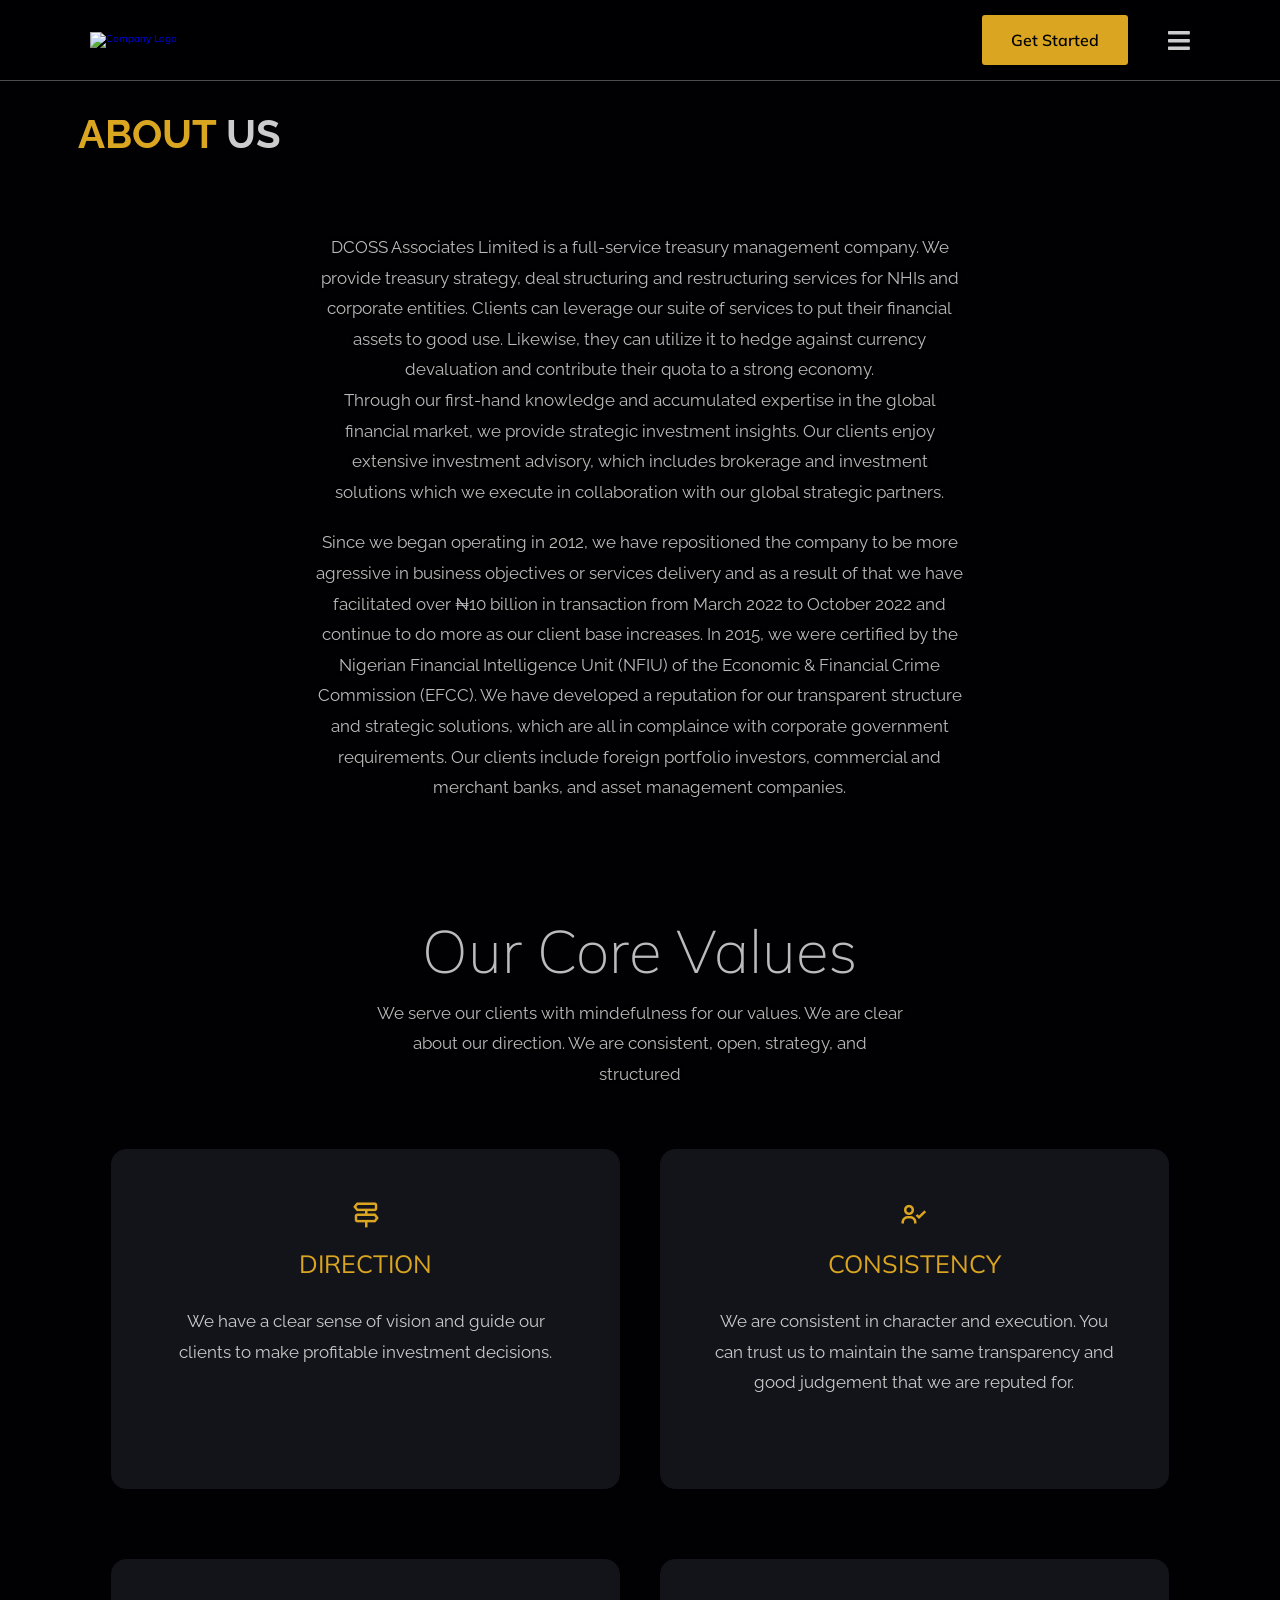
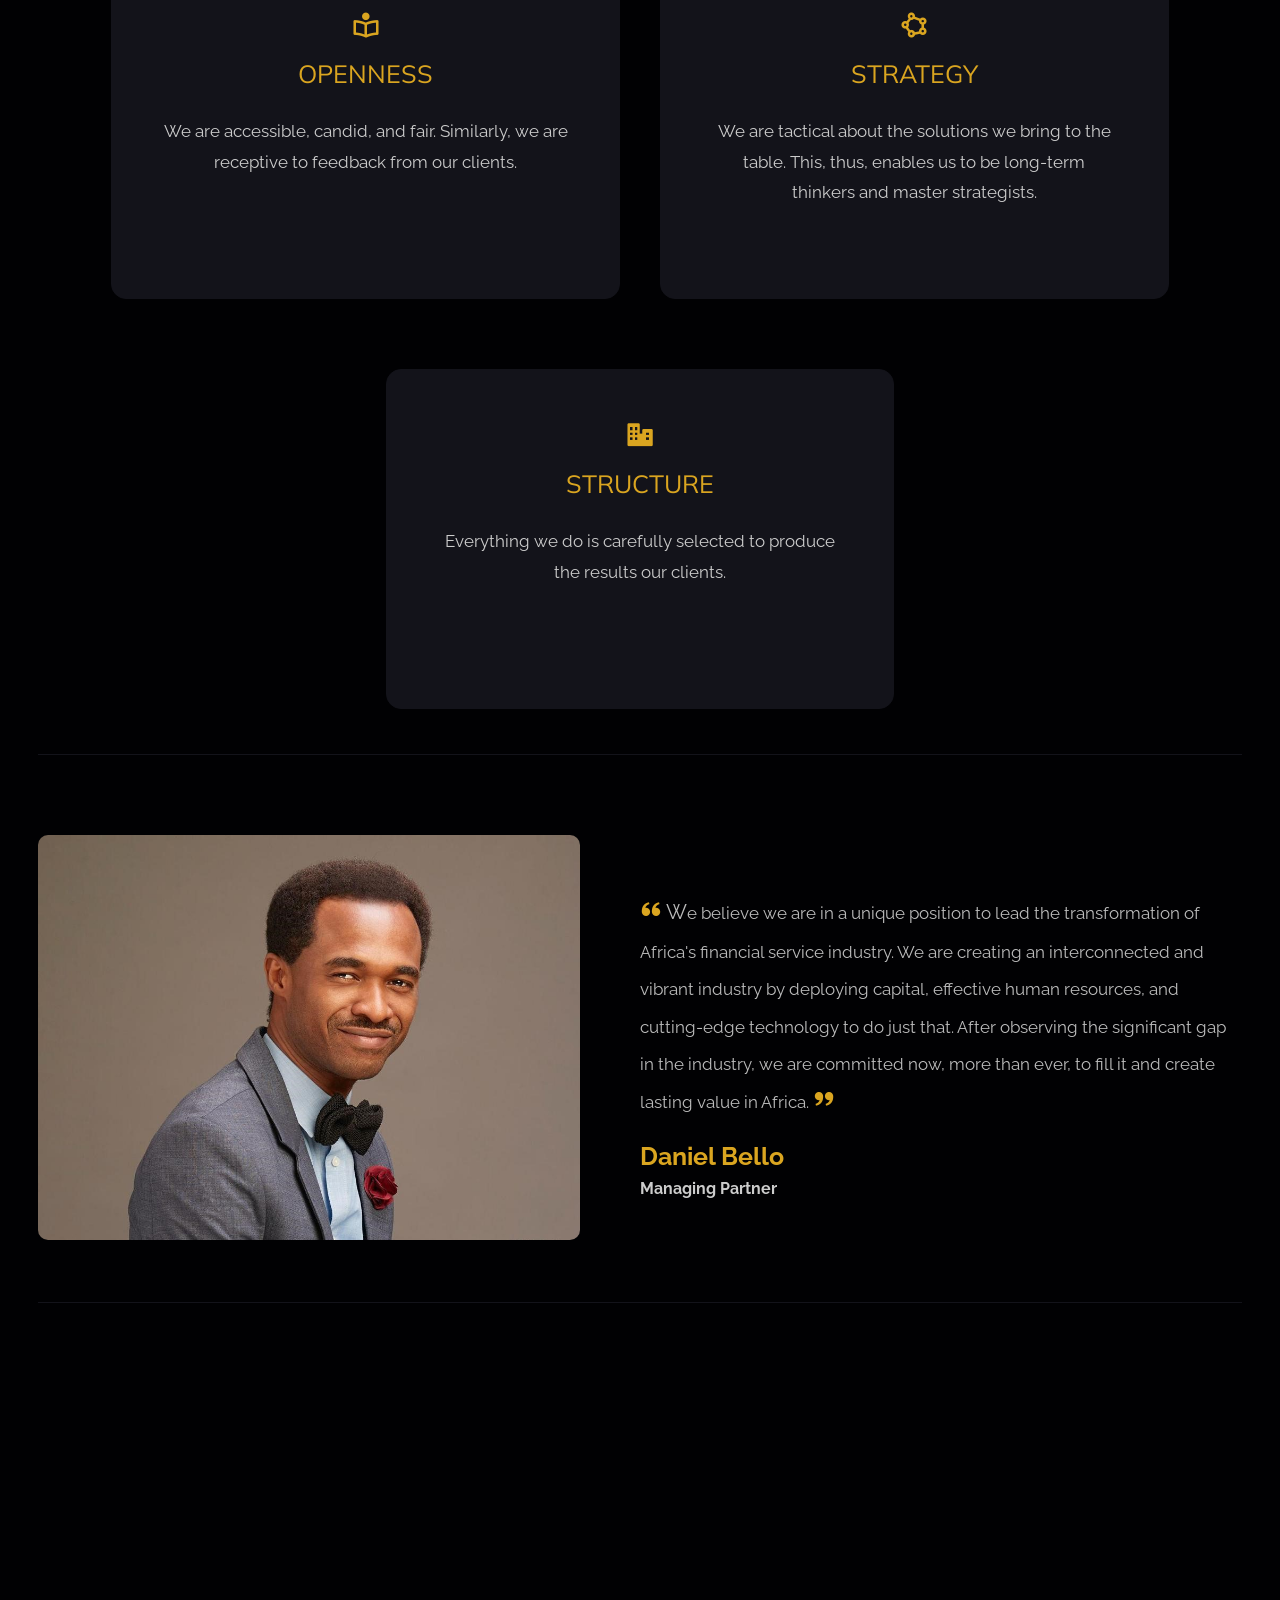
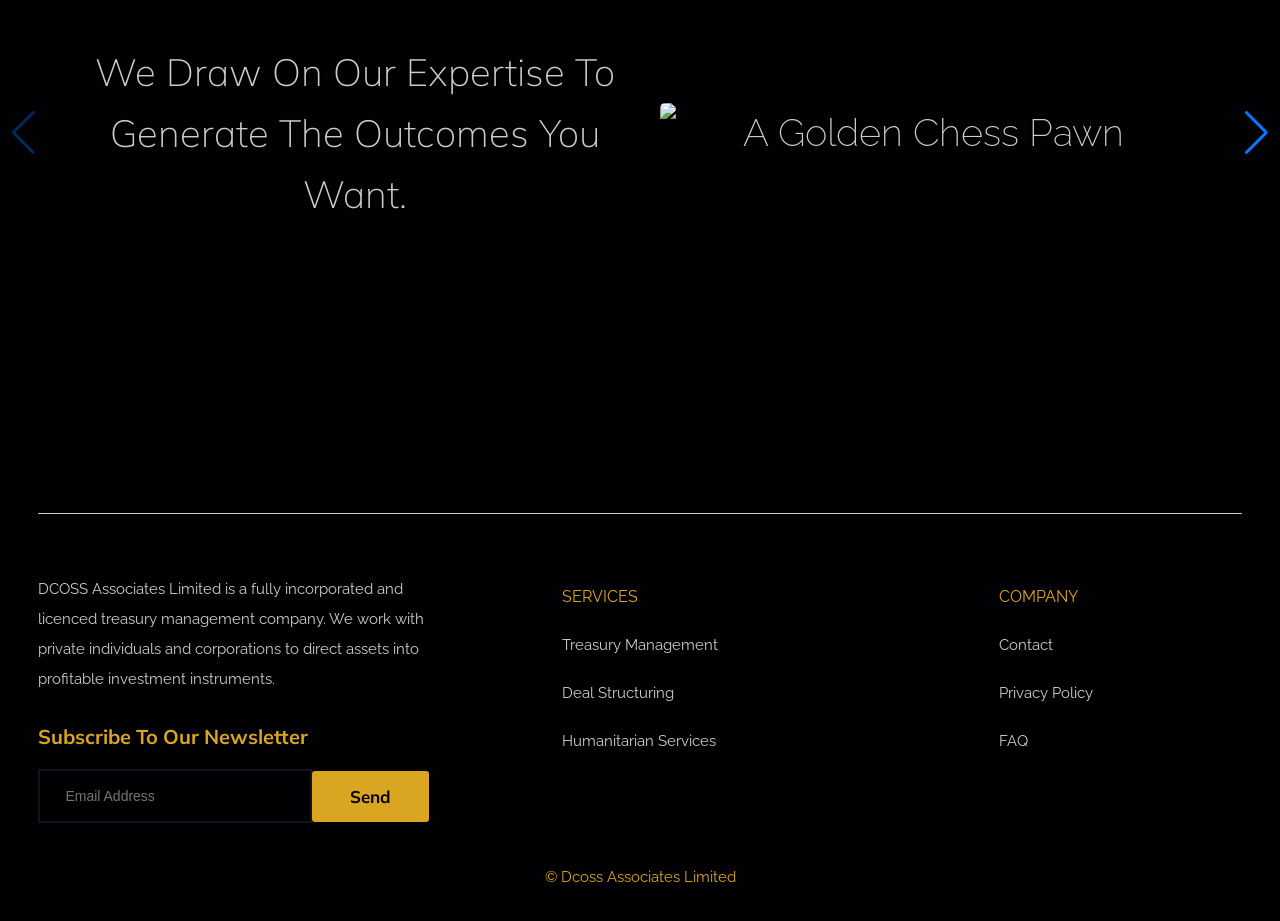
==== commit 27774fad: "fix" ====
--- a/Aboutus.html
+++ b/Aboutus.html
@@ -152,7 +152,7 @@
       </div>
       <div class="row">
         <div class="image">
-          <img src="Images/Managing-partner.jpg" alt="" />
+          <img src="/Images/partner (1).jpg" alt="" />
         </div>
 
         <div class="content">
--- a/styles.css
+++ b/styles.css
@@ -423,7 +423,6 @@
   color: #ccc;
   font-size: 6rem;
   font-family: "Mulish", sans-serif;
-  line-height: 1.5;
   font-weight: lighter;
   text-align: justify;
 }
@@ -557,18 +556,18 @@
 
 .img-one {
   background: #010103;
-  min-height: 300px;
+  min-height: 80vh;
 }
 
 .img-two {
   background-image: url("/Images/here.jpg");
-  height: 350px;
+  height: 80vh;
 }
 
 /* PARTNERS SECTIONS */
 .img-three {
   background-image: url("/Images/a\ \(2\).jpg");
-  height: 40vh;
+  height: 80vh;
 }
 /* PARTNERS SECTIONS */
 
@@ -614,9 +613,6 @@
 }
 
 /* PARTNER SECTION */
-.img-three-text {
-  display: none;
-}
 
 .img-three .img-three-text img {
   width: 180px;
@@ -817,6 +813,11 @@
   display: flex;
   justify-content: center;
   align-items: center;
+  cursor: grab;
+}
+
+.swiper-slide:active {
+  cursor: grabbing;
 }
 
 .swiper-three_div {
@@ -937,7 +938,7 @@
 }
 
 .service .swiper-slide {
-  color: #fff;
+  color: #ccc;
   -webkit-box-sizing: border-box;
   box-sizing: border-box;
   padding: 40px 40px;
@@ -988,10 +989,10 @@
 
 .wrapper img {
   width: 100%;
-  height: auto;
+  height: 100%;
 }
 .wrapper p {
-  color: #fff;
+  color: #ccc;
 }
 .middle {
   top: 50%;
@@ -1019,19 +1020,20 @@
   transition: all 0.5s ease-in;
 }
 .membre .name {
-  color: #fff;
+  color: #ccc;
   font-size: 30px;
   font-weight: 700;
   margin-bottom: 10px;
 }
 .membre .job {
-  color: #fff;
+  color: #daa520;
   font-size: 18px;
   font-weight: 600;
 }
 .membre .text {
   margin: 15px 10px 15px 0px;
-  font-size: 14px;
+  font-size: 1.6rem;
+  font-family: "Mulish", sans-serif;
 }
 .membre .overly {
   height: 0;
@@ -1064,12 +1066,21 @@
   width: 40px;
   height: 40px;
   line-height: 40px;
-  background-color: #fff;
+  background-color: #ccc;
   display: block;
   text-align: center;
   margin-right: 5px;
   color: #000;
-}
+  border-radius: 5px;
+}
+
+.membre .social-icones .icon:hover {
+  background-color: #daa520;
+}
+.membre .social-icones .icon i {
+  font-size: 40px;
+}
+
 .membre .to-top {
   bottom: 0;
   transition: all 0.5s ease-in;
@@ -2525,7 +2536,7 @@
   }
 
   .img-three {
-    height: 65vh;
+    height: 80vh;
   }
 
   .img-three .img-three-text {
@@ -2541,9 +2552,10 @@
   }
 
   .img-three .img-three-text span {
-    color: #ccc;
+    color: #daa520;
     font-size: 4rem;
     margin-bottom: 2rem;
+    margin-top: 2rem;
   }
 
   .section-dark-link .btn {
@@ -2880,17 +2892,18 @@
     background-color: #daa520;
   }
 
+  .img-three {
+    height: 50vh;
+  }
+
   .img-three .img-three-text {
     display: flex;
     flex-direction: column;
     align-items: center;
     justify-content: center;
     gap: 5rem;
+    padding-top: 10rem;
     margin-bottom: 5rem;
-  }
-
-  .img-three {
-    height: 50vh;
   }
 
   .section-light {
@@ -2949,8 +2962,9 @@
     margin-top: 3rem;
   }
 
-  .img-three {
-    height: 28vh;
+  .img-three,
+  .img-two {
+    height: 50vh;
   }
 
   .img-three {
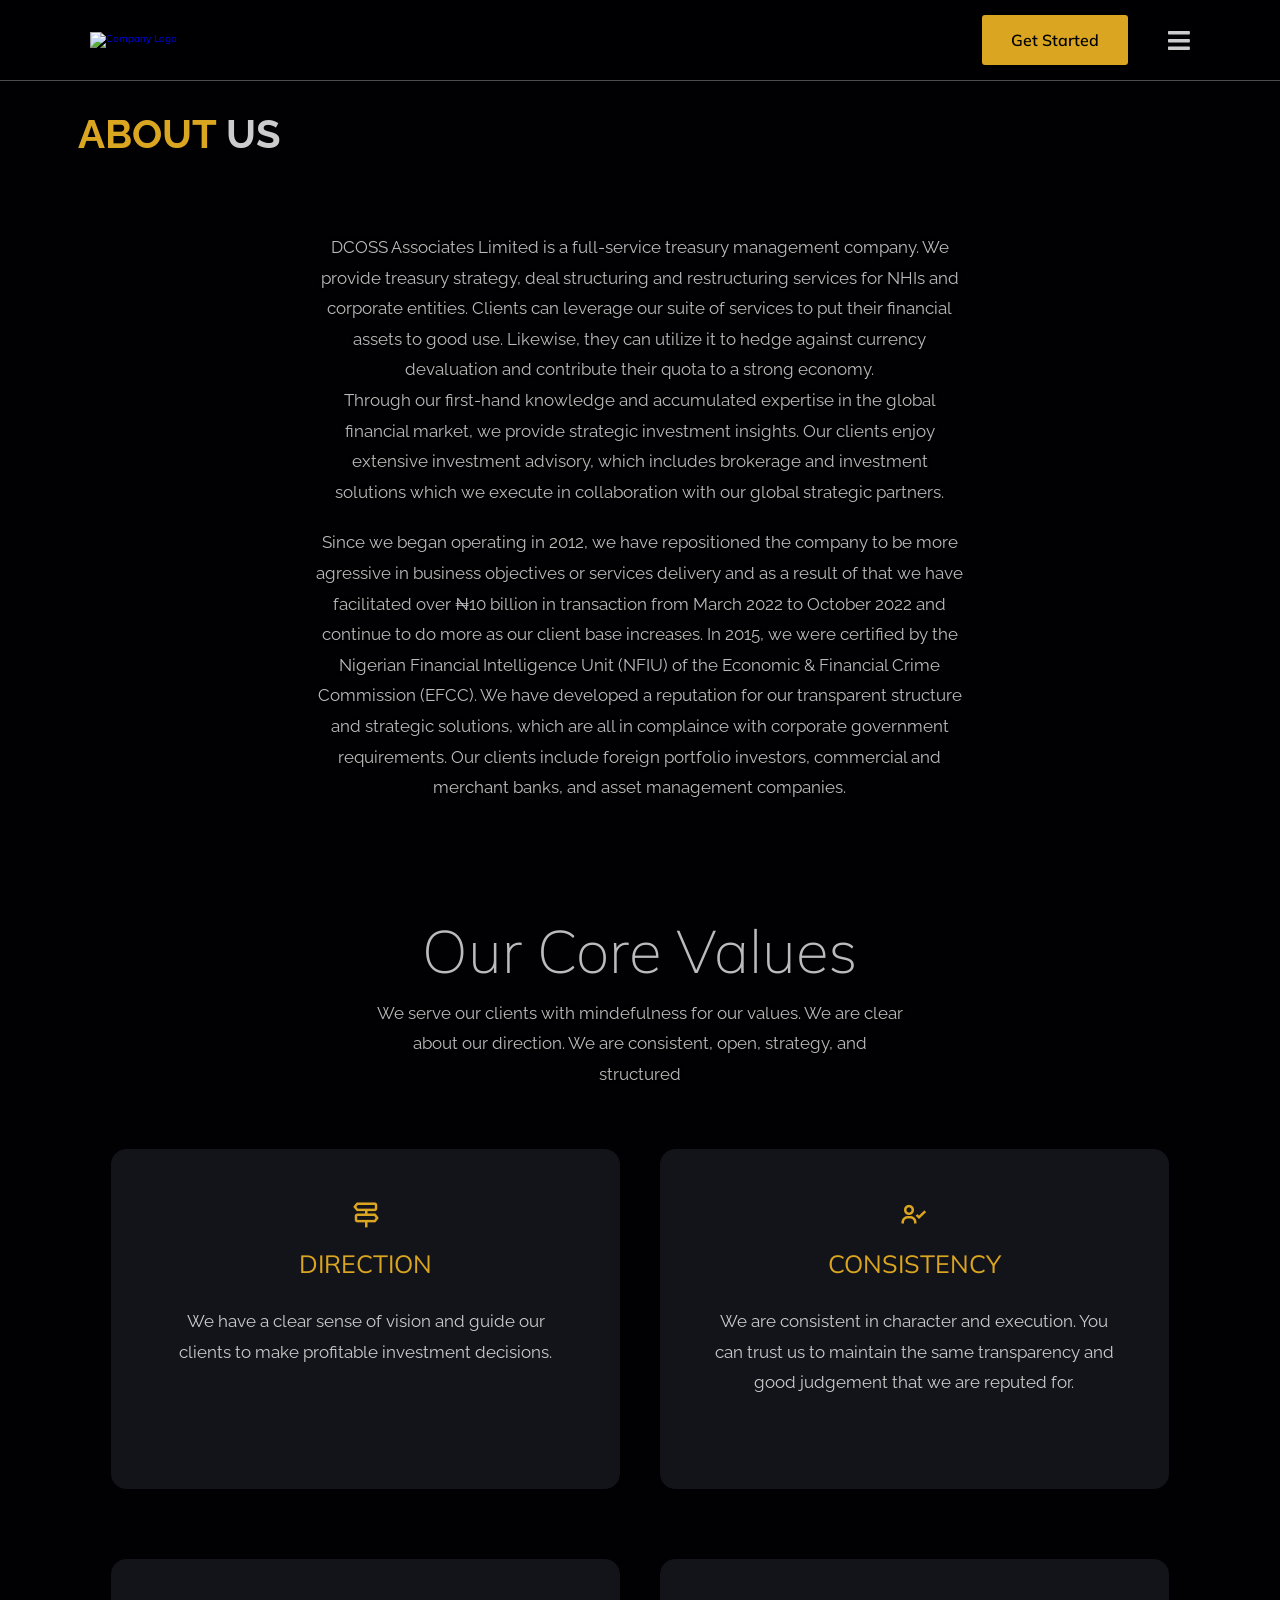
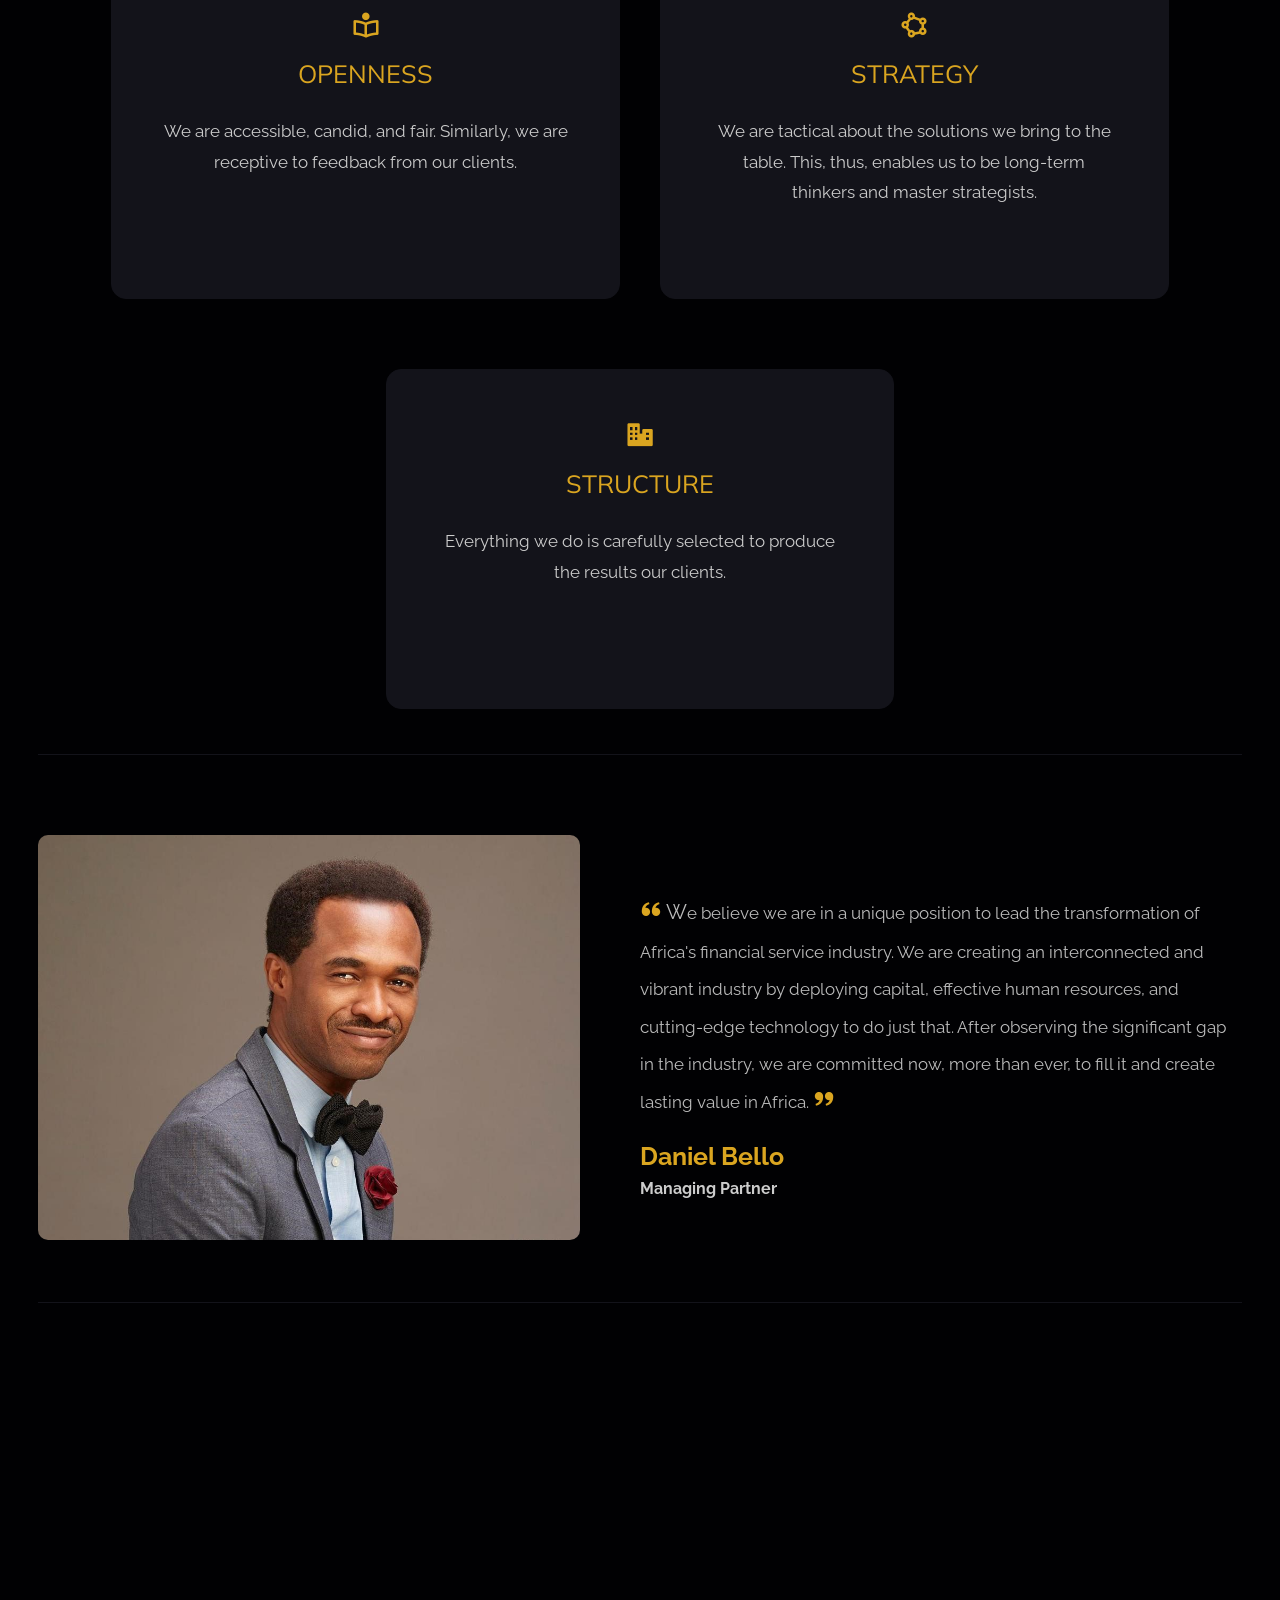
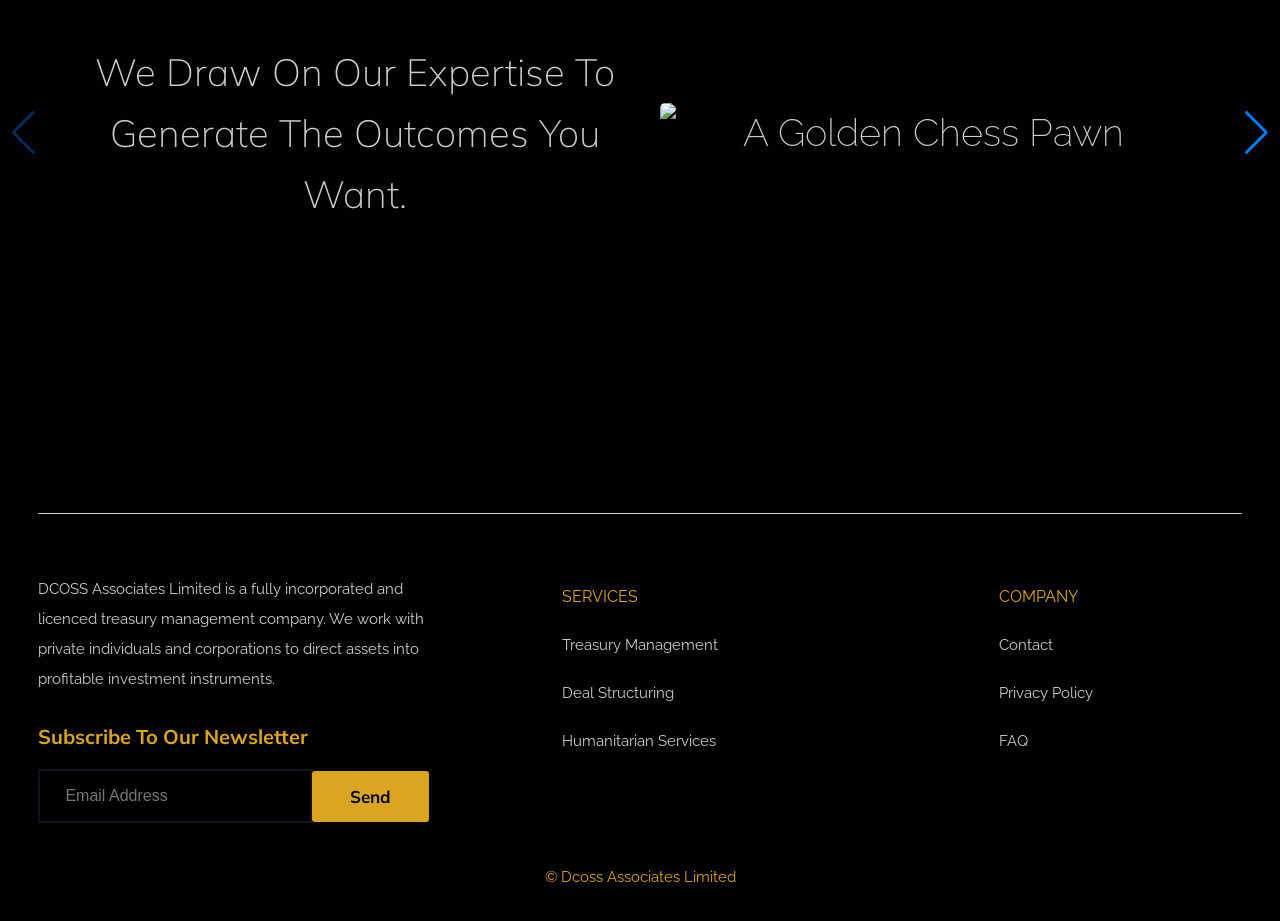
==== commit a56211bd: "fix" ====
--- a/Aboutus.html
+++ b/Aboutus.html
@@ -251,7 +251,7 @@
             instruments.
           </p>
 
-          <form action="https://formspree.io/f/xoqroooe" method="POST">
+          <form action="https://formspree.io/f/xaykkoev" method="POST">
             <h3>Subscribe To Our Newsletter</h3>
 
             <div class="input">
--- a/styles.css
+++ b/styles.css
@@ -142,6 +142,8 @@
   font-weight: bold;
 }
 
+/* HEADER SECTION */
+
 .header {
   background: #010103e6;
   display: flex;
@@ -321,6 +323,11 @@
   text-transform: uppercase;
   color: #bbb;
   text-shadow: 2px 1px 1px #13131a;
+  border-left: 5px solid #13131a;
+  border-top: 5px solid #13131a;
+  padding-top: 30px;
+  padding-left: 30px;
+  border-radius: 5px;
 }
 
 .home .content h3 span {
@@ -344,7 +351,7 @@
   padding: 1.5rem 2.9rem;
   border-radius: 3px;
   font-size: 1.6rem;
-  font-weight: 800;
+  font-weight: 600;
   color: #010103;
   background-color: #bbb;
   font-family: "Raleway", sans-serif;
@@ -371,7 +378,7 @@
   padding: 3.5rem;
   height: 300px;
   width: 380px;
-  margin: 2rem;
+  margin: 1rem 2rem;
   border-radius: 10px;
 }
 
@@ -445,7 +452,7 @@
 }
 
 .section-light {
-  margin-top: 20rem;
+  margin-top: 3rem;
   margin-bottom: 10rem;
   background-color: #010103;
 }
@@ -583,6 +590,7 @@
   font-weight: 400;
   line-height: 1.8;
   text-transform: uppercase;
+  font-family: "Mulish", sans-serif;
 }
 .img-two-text span {
   font-family: "Mulish", sans-serif;
@@ -598,7 +606,7 @@
   font-weight: 600;
   background-color: #ccc;
   color: #010103;
-  font-family: "Raleway", sans-serif;
+  font-family: "Mulish", sans-serif;
   transition: 0.2s ease;
 }
 
@@ -620,7 +628,156 @@
 }
 
 /* PARTNER SECTION */
-
+.wrapper_header {
+  display: flex;
+  justify-content: center;
+  align-items: center;
+}
+
+.wrapper_header span {
+  color: #ccc;
+  padding-top: 3rem;
+  text-align: center;
+  margin-top: 6rem;
+  padding-bottom: 3rem;
+  font-size: 6rem;
+  font-family: "Mulish", sans-serif;
+  font-weight: lighter;
+}
+.wrapper img {
+  width: 100%;
+  height: 100%;
+}
+
+.wrapper p {
+  color: #ccc;
+}
+.middle {
+  top: 50%;
+  transform: translateY(-50%);
+  position: absolute;
+}
+.wrapper {
+  display: grid;
+  grid-template-columns: repeat(3, 1fr);
+  grid-gap: 30px;
+  padding: 50px;
+}
+.membre {
+  box-shadow: 0px 2px 6px 0px #ccc;
+  position: relative;
+  overflow: hidden;
+  transition: all 0.5s ease-in;
+}
+.membre .info {
+  background-color: rgba(0, 0, 0, 0.5);
+  padding: 20px 10px;
+  position: absolute;
+  bottom: 0;
+  width: 100%;
+  transition: all 0.5s ease-in;
+}
+.membre .name {
+  color: #ccc;
+  font-size: 30px;
+  font-weight: 700;
+  margin-bottom: 10px;
+}
+.membre .job {
+  color: #daa520;
+  font-size: 18px;
+  font-weight: 600;
+}
+.membre .text {
+  margin: 15px 10px 15px 0px;
+  font-size: 1.6rem;
+  font-family: "Mulish", sans-serif;
+}
+.membre .overly {
+  height: 0;
+  background-color: rgba(0, 0, 0, 0.5);
+  padding: 0;
+  position: absolute;
+  width: 100%;
+  display: block;
+  transition: all 0.5s ease-in;
+}
+.membre .top {
+  top: -100%;
+  left: 0;
+}
+.membre .bottom {
+  bottom: -100%;
+  left: 0;
+  height: 100%;
+}
+.membre .left {
+  top: 0;
+  right: -100%;
+  height: 100%;
+}
+.membre .social-icones {
+  display: inline-flex;
+  position: relative;
+}
+.membre .social-icones .icon {
+  width: 25px;
+  height: 25px;
+  line-height: 40px;
+  background-color: #ccc;
+  display: block;
+  text-align: center;
+  margin-right: 5px;
+  color: #000;
+  border-radius: 5px;
+}
+
+.membre .social-icones .icon:hover {
+  background-color: #daa520;
+}
+.membre .social-icones .icon i {
+  font-size: 25px;
+}
+
+.membre .to-top {
+  bottom: 0;
+  transition: all 0.5s ease-in;
+}
+.membre:hover .overly {
+  height: 100%;
+  padding: 20px 10px;
+}
+.membre:hover .info {
+  position: absolute;
+  bottom: -80px;
+  padding: 0;
+  transition: all 0.5s ease-in;
+}
+.membre:hover .top {
+  top: 0;
+  bottom: 0px;
+}
+.membre:hover .bottom {
+  bottom: 0;
+}
+.membre:hover .left {
+  right: 0;
+}
+.membre:hover .to-top {
+  bottom: 100% !important;
+  transition: all 0.5s ease-in;
+}
+@media screen and (max-width: 868px) {
+  .wrapper {
+    grid-template-columns: repeat(2, 1fr);
+  }
+}
+@media screen and (max-width: 600px) {
+  .wrapper {
+    grid-template-columns: 1fr;
+    padding: 20px;
+  }
+}
 /* PARRALAX ENDS */
 
 /* ABOUT SECTION STARTS================++++ */
@@ -903,21 +1060,24 @@
 }
 
 .menu .box-container .box button {
-  padding: 1rem 2.9rem;
-  border-top-right-radius: 3px;
-  border-bottom-right-radius: 3px;
+  display: block;
+  margin-left: auto;
+  margin-right: auto;
+  cursor: pointer;
+  border-radius: 3px;
   font-size: 1.6rem;
   font-weight: 600;
-  background-color: #ccc;
   color: #010103;
+  background-color: #daa520;
+  font-family: "Raleway", sans-serif;
   transition: 0.2s ease;
-  font-family: "Raleway", sans-serif;
+  width: 144.9px;
+  height: 50px;
 }
 
 .menu .box-container .box button:hover {
   background-color: #daa520dd;
   color: #010103;
-  cursor: pointer;
 }
 
 /* SERVICES SWIPER PLACE */
@@ -985,142 +1145,6 @@
 }
 /* MENU SERVICE SECTION ENDS */
 
-/* New Add */
-
-.wrapper img {
-  width: 100%;
-  height: 100%;
-}
-.wrapper p {
-  color: #ccc;
-}
-.middle {
-  top: 50%;
-  transform: translateY(-50%);
-  position: absolute;
-}
-.wrapper {
-  display: grid;
-  grid-template-columns: repeat(3, 1fr);
-  grid-gap: 30px;
-  padding: 50px;
-}
-.membre {
-  box-shadow: 0px 2px 6px 0px #ccc;
-  position: relative;
-  overflow: hidden;
-  transition: all 0.5s ease-in;
-}
-.membre .info {
-  background-color: rgba(0, 0, 0, 0.5);
-  padding: 20px 10px;
-  position: absolute;
-  bottom: 0;
-  width: 100%;
-  transition: all 0.5s ease-in;
-}
-.membre .name {
-  color: #ccc;
-  font-size: 30px;
-  font-weight: 700;
-  margin-bottom: 10px;
-}
-.membre .job {
-  color: #daa520;
-  font-size: 18px;
-  font-weight: 600;
-}
-.membre .text {
-  margin: 15px 10px 15px 0px;
-  font-size: 1.6rem;
-  font-family: "Mulish", sans-serif;
-}
-.membre .overly {
-  height: 0;
-  background-color: rgba(0, 0, 0, 0.5);
-  padding: 0;
-  position: absolute;
-  width: 100%;
-  display: block;
-  transition: all 0.5s ease-in;
-}
-.membre .top {
-  top: -100%;
-  left: 0;
-}
-.membre .bottom {
-  bottom: -100%;
-  left: 0;
-  height: 100%;
-}
-.membre .left {
-  top: 0;
-  right: -100%;
-  height: 100%;
-}
-.membre .social-icones {
-  display: inline-flex;
-  position: relative;
-}
-.membre .social-icones .icon {
-  width: 40px;
-  height: 40px;
-  line-height: 40px;
-  background-color: #ccc;
-  display: block;
-  text-align: center;
-  margin-right: 5px;
-  color: #000;
-  border-radius: 5px;
-}
-
-.membre .social-icones .icon:hover {
-  background-color: #daa520;
-}
-.membre .social-icones .icon i {
-  font-size: 40px;
-}
-
-.membre .to-top {
-  bottom: 0;
-  transition: all 0.5s ease-in;
-}
-.membre:hover .overly {
-  height: 100%;
-  padding: 20px 10px;
-}
-.membre:hover .info {
-  position: absolute;
-  bottom: -80px;
-  padding: 0;
-  transition: all 0.5s ease-in;
-}
-.membre:hover .top {
-  top: 0;
-  bottom: 0px;
-}
-.membre:hover .bottom {
-  bottom: 0;
-}
-.membre:hover .left {
-  right: 0;
-}
-.membre:hover .to-top {
-  bottom: 100% !important;
-  transition: all 0.5s ease-in;
-}
-@media screen and (max-width: 868px) {
-  .wrapper {
-    grid-template-columns: repeat(2, 1fr);
-  }
-}
-@media screen and (max-width: 600px) {
-  .wrapper {
-    grid-template-columns: 1fr;
-  }
-}
-/* New Add */
-
 .products .heading {
   margin-top: 9rem;
   text-align: center;
@@ -1330,7 +1354,7 @@
   color: #ccc;
   text-transform: none;
   background: none;
-  font-family: "Raleway", sans-serif;
+  font-family: "Mulish", sans-serif;
   font-size: 1.6rem;
   -webkit-appearance: none;
   -moz-appearance: none;
@@ -1368,23 +1392,27 @@
 }
 
 ::placeholder {
-  font-size: 1.4rem;
+  font-size: 1.6rem;
 }
 
 .contact .row form .inputBox textarea::placeholder {
-  font-family: "Raleway", sans-serif;
+  font-family: "Mulish", sans-serif;
   padding-left: 6px;
+  margin-top: 50px;
 }
 
 form .contact-btn {
-  padding: 0.8rem 2.9rem;
+  width: 9.1em;
+  height: 3.1em;
+  margin: 0 1rem;
+  padding: 15px 29px;
   border-radius: 3px;
   font-size: 1.6rem;
   font-weight: 600;
+  background-color: #daa520;
   color: #010103;
-  background-color: #bbb;
-  font-family: "Raleway", sans-serif;
   transition: 0.2s ease;
+  font-family: "Mulish", sans-serif;
 }
 
 form .contact-btn:hover {
@@ -2056,6 +2084,12 @@
   .home .content h3 {
     margin-top: 15rem;
     font-size: 5rem;
+
+    border-left: none;
+    border-top: none;
+    padding-top: 0;
+    padding-left: 0;
+    border-radius: 0;
   }
 
   .home .content h3 span {
@@ -2140,7 +2174,7 @@
   }
 
   .img-three {
-    height: 65vh;
+    height: 85vh;
   }
 
   .img-three .img-three-text {
@@ -2156,9 +2190,7 @@
   }
 
   .img-three .img-three-text span {
-    color: #ccc;
-    font-size: 4rem;
-    margin-bottom: 2rem;
+    visibility: hidden;
   }
 
   .section-dark-link .btn {
@@ -2166,6 +2198,14 @@
     font-size: 1.7rem;
     width: 90%;
     background-color: #daa520;
+  }
+
+  .wrapper_header span {
+    font-size: 4rem;
+  }
+
+  .membre .text {
+    font-size: 13px;
   }
 
   /* ABOUT */
@@ -2697,6 +2737,10 @@
     font-size: 3rem;
   }
 
+  .contact .row {
+    flex-direction: column;
+  }
+
   .contact .row-content {
     flex-direction: column;
   }
@@ -2927,10 +2971,6 @@
     background-color: #daa520;
   }
 
-  form {
-    display: none;
-  }
-
   .grid form button {
     padding: 1.2rem 2.9rem;
     font-size: 1.7rem;
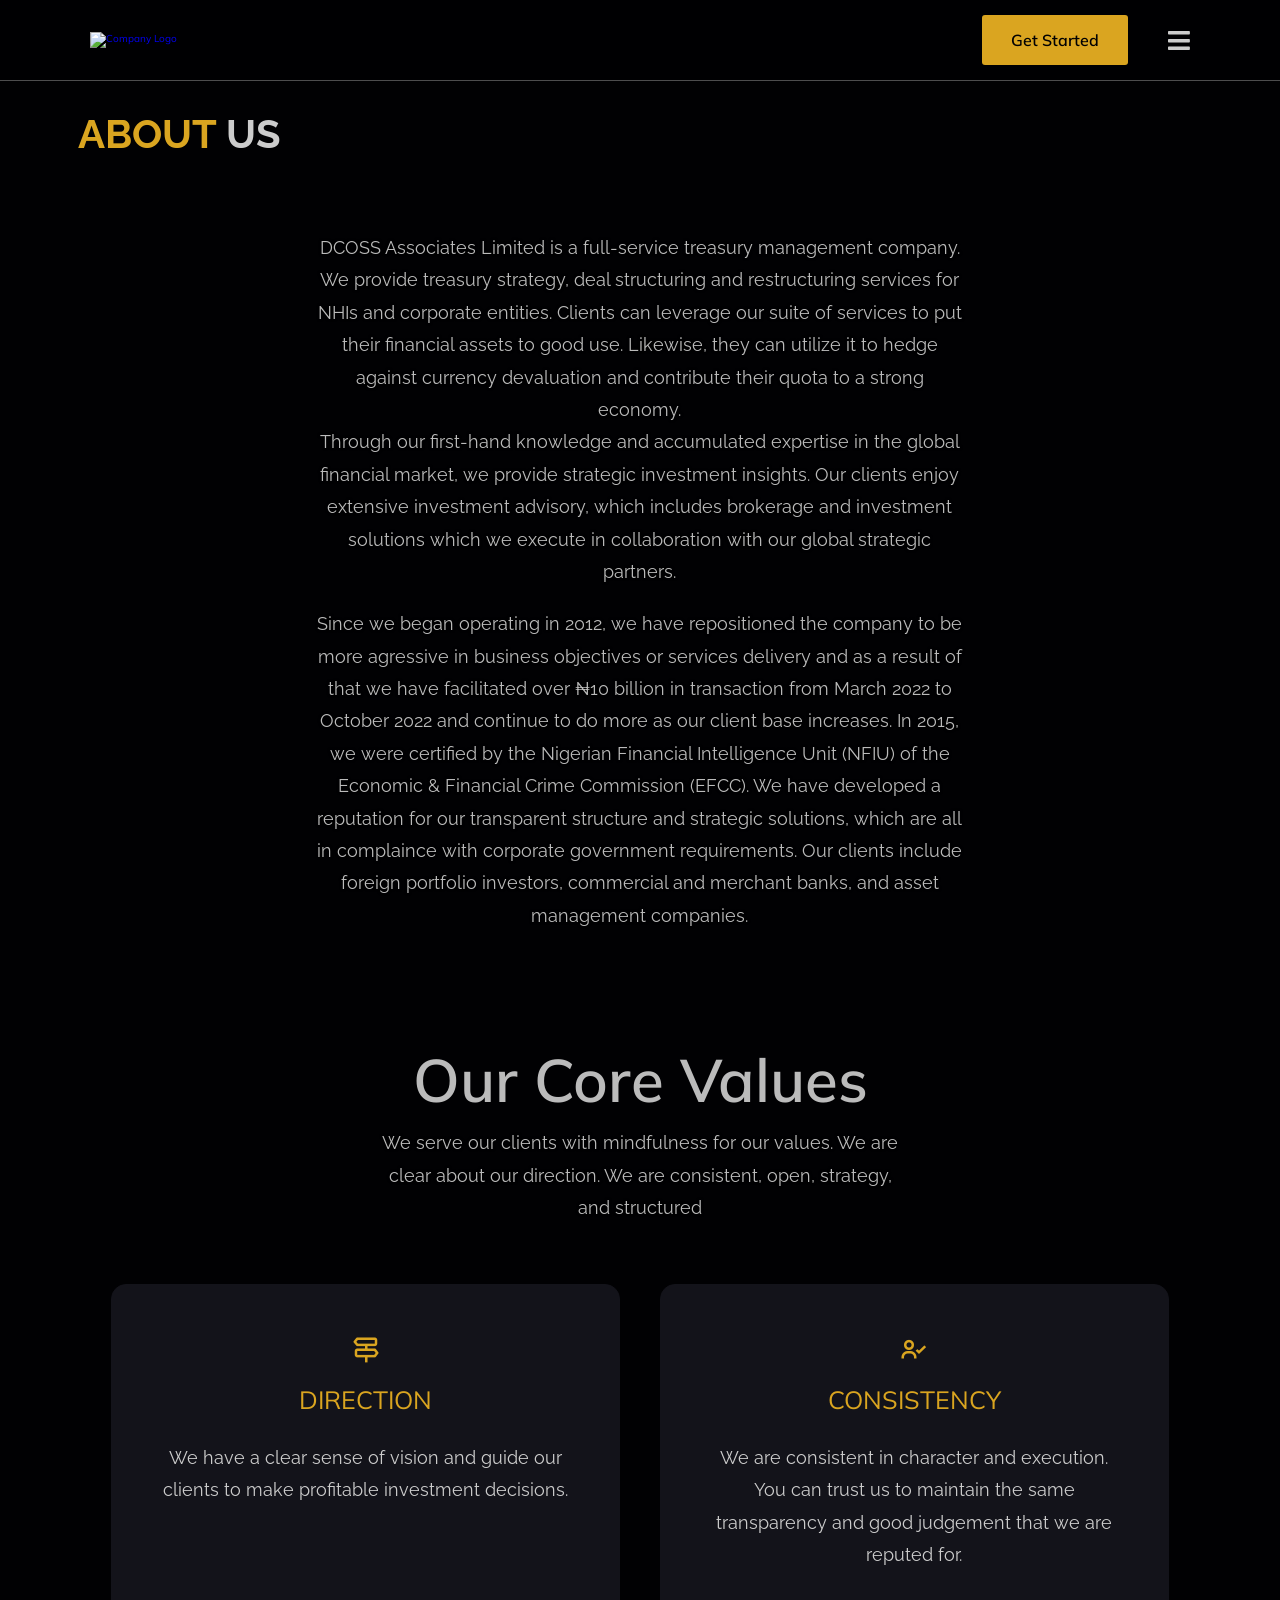
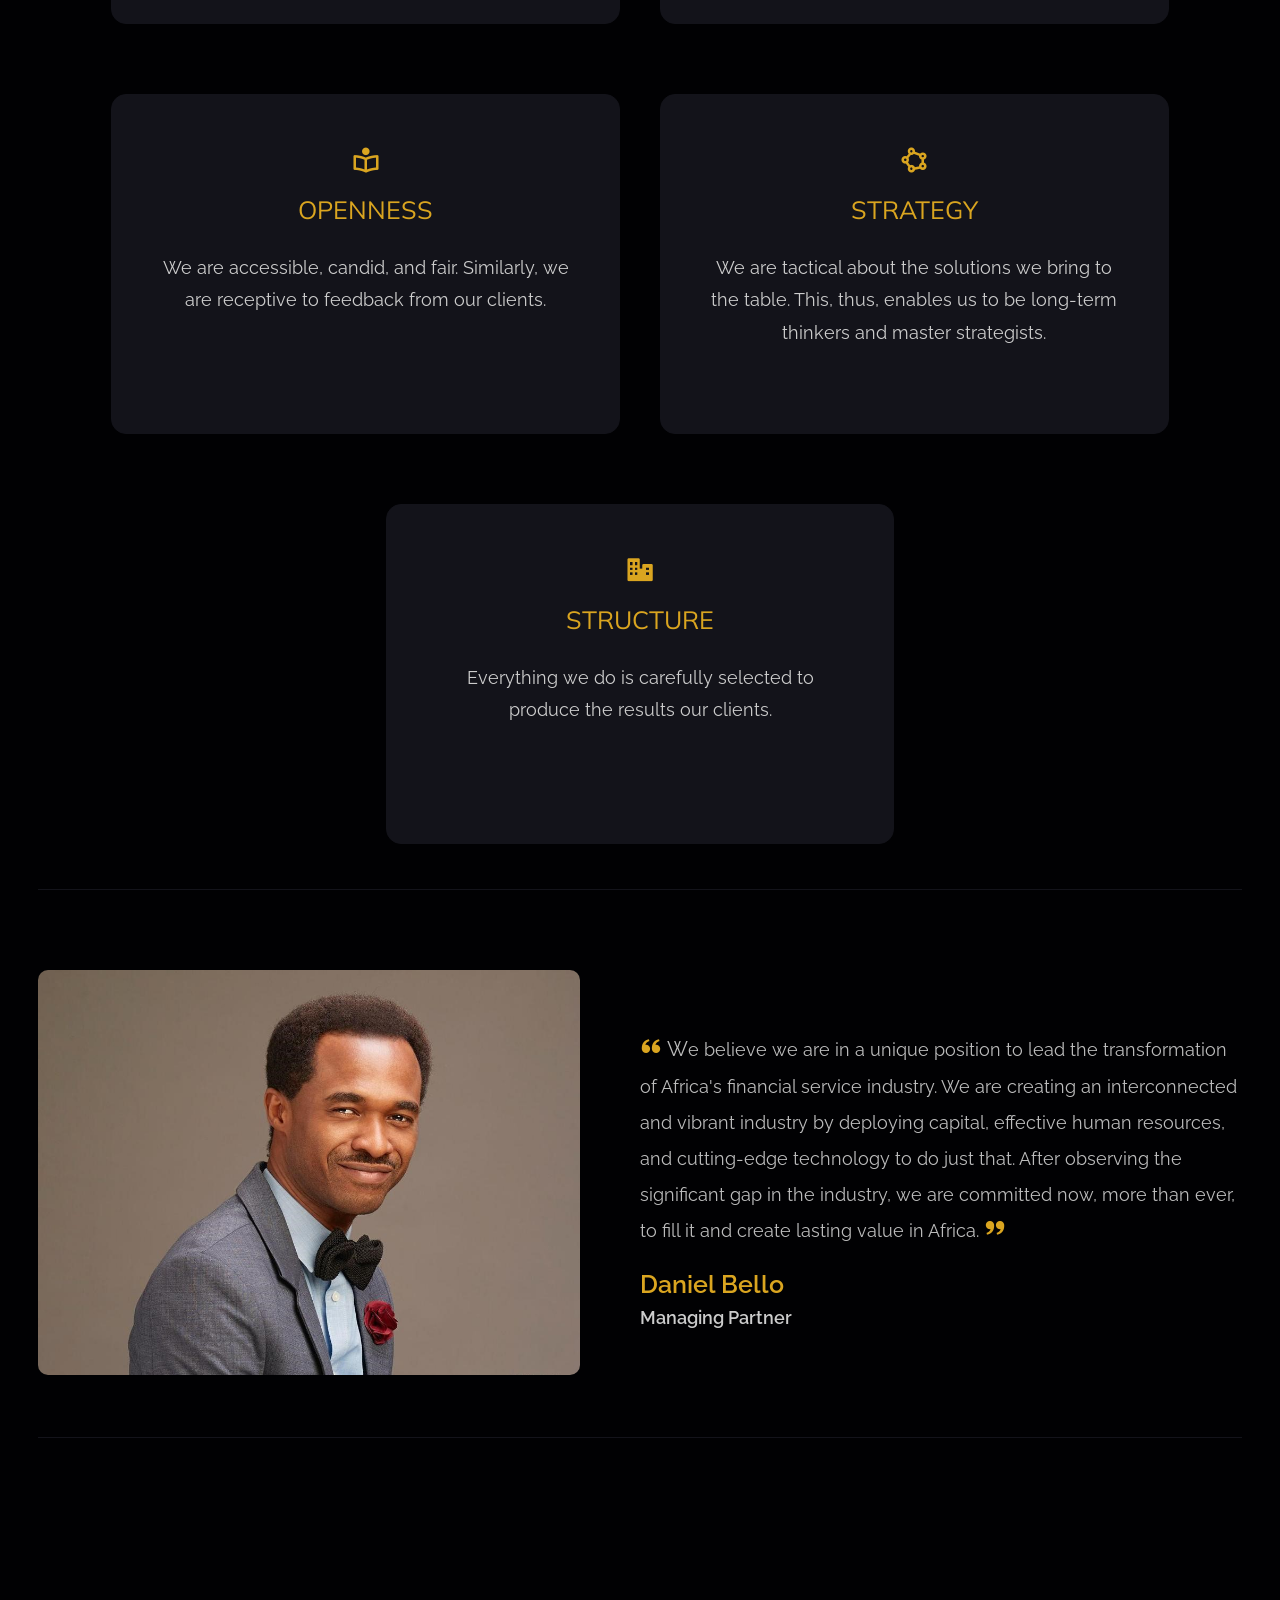
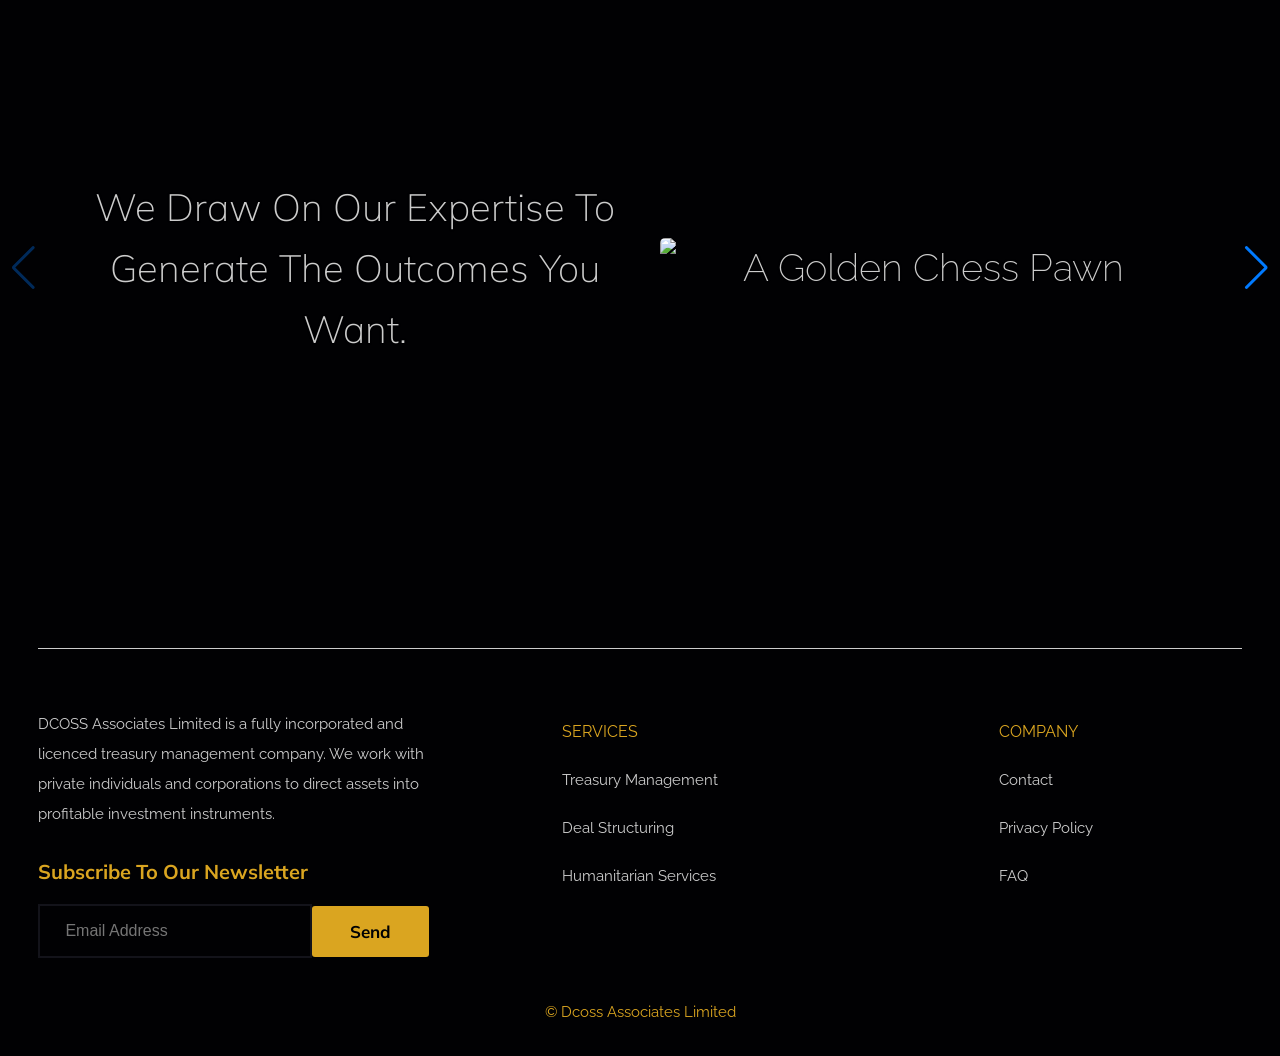
==== commit 6f86bdbc: "Fix" ====
--- a/Aboutus.html
+++ b/Aboutus.html
@@ -106,8 +106,8 @@
           <div class="core_values_content">
             <span class="core_values">Our Core Values</span>
             <p>
-              We serve our clients with mindefulness for our values. We are
-              clear about our direction. We are consistent, open, strategy, and
+              We serve our clients with mindfulness for our values. We are clear
+              about our direction. We are consistent, open, strategy, and
               structured
             </p>
           </div>
--- a/styles.css
+++ b/styles.css
@@ -117,8 +117,13 @@
 .btn-2-width {
   align-self: center;
   width: 100%;
-  margin-top: 3rem;
+  margin-top: 1rem;
   margin-bottom: 5rem;
+}
+
+.btn-2-width a {
+  font-size: 1.8rem;
+  font-weight: 400;
 }
 
 .btn-2 {
@@ -132,14 +137,14 @@
   background: #010103;
   border-radius: 5px;
   cursor: pointer;
-  box-shadow: -1px -1px 3px #ccc;
+  box-shadow: -1px 1px 3px #daa520;
   transition: 0.3s;
 }
 
 .btn-2:hover {
   color: #010103;
-  background: #bbb;
-  font-weight: bold;
+  background: #daa520;
+  box-shadow: -1px 1px 1px #010103;
 }
 
 /* HEADER SECTION */
@@ -317,15 +322,15 @@
 }
 
 .home .content h3 {
-  margin-top: 12rem;
+  margin-top: 9rem;
   font-size: 6rem;
   font-family: "Mulish", sans-serif;
   text-transform: uppercase;
   color: #bbb;
   text-shadow: 2px 1px 1px #13131a;
-  border-left: 5px solid #13131a;
-  border-top: 5px solid #13131a;
-  padding-top: 30px;
+  border-left: 1px solid #daa520;
+  border-top: 1px solid #daa520;
+  padding-top: 15px;
   padding-left: 30px;
   border-radius: 5px;
 }
@@ -383,8 +388,9 @@
 }
 
 .img-one-boxes .box .box-text {
-  font-size: 1.6rem;
+  font-size: 1.8rem;
   line-height: 1.8;
+  font-weight: 400 !important;
   color: #bbb;
   padding-bottom: 2rem;
   width: 100%;
@@ -414,7 +420,7 @@
 
 /* Image one  */
 .img-one {
-  margin-top: 10rem;
+  margin-top: 5rem;
   height: auto;
 }
 
@@ -430,7 +436,7 @@
   color: #ccc;
   font-size: 6rem;
   font-family: "Mulish", sans-serif;
-  font-weight: lighter;
+  font-weight: 600;
   text-align: justify;
 }
 
@@ -447,12 +453,12 @@
   width: 50%;
   margin: auto auto;
   margin-top: 2rem;
-  font-weight: 500;
+  font-weight: 400;
   line-height: 1.8;
 }
 
 .section-light {
-  margin-top: 3rem;
+  margin-top: 0.5rem;
   margin-bottom: 10rem;
   background-color: #010103;
 }
@@ -465,12 +471,13 @@
   gap: 5rem;
 }
 
-.section-light h2 {
-  color: #ccc;
+.section-light span {
+  color: #ccc;
+  display: block;
   text-align: center;
   margin-bottom: 4rem;
   font-size: 6rem;
-  font-weight: lighter;
+  font-weight: 600;
   font-family: "Mulish", sans-serif;
 }
 
@@ -506,14 +513,15 @@
   margin-bottom: 8rem;
 }
 
-.section-dark h2 {
-  color: #ccc;
+.section-dark span {
+  color: #ccc;
+  display: block;
   padding-top: 3rem;
   text-align: center;
   padding-bottom: 3rem;
   font-size: 6rem;
   font-family: "Mulish", sans-serif;
-  font-weight: lighter;
+  font-weight: 600;
 }
 
 .section-dark p {
@@ -591,7 +599,15 @@
   line-height: 1.8;
   text-transform: uppercase;
   font-family: "Mulish", sans-serif;
-}
+  padding-top: 3rem;
+}
+
+/* Important */
+.img-two-text p {
+  margin: auto 50px;
+}
+/* Important */
+
 .img-two-text span {
   font-family: "Mulish", sans-serif;
 }
@@ -642,7 +658,7 @@
   padding-bottom: 3rem;
   font-size: 6rem;
   font-family: "Mulish", sans-serif;
-  font-weight: lighter;
+  font-weight: 600;
 }
 .wrapper img {
   width: 100%;
@@ -668,6 +684,11 @@
   position: relative;
   overflow: hidden;
   transition: all 0.5s ease-in;
+}
+.membre img {
+  height: 400px;
+  width: 400px;
+  object-fit: cover;
 }
 .membre .info {
   background-color: rgba(0, 0, 0, 0.5);
@@ -724,7 +745,7 @@
   width: 25px;
   height: 25px;
   line-height: 40px;
-  background-color: #ccc;
+  background-color: #daa520;
   display: block;
   text-align: center;
   margin-right: 5px;
@@ -733,7 +754,7 @@
 }
 
 .membre .social-icones .icon:hover {
-  background-color: #daa520;
+  background-color: #daa520dd;
 }
 .membre .social-icones .icon i {
   font-size: 25px;
@@ -776,6 +797,15 @@
   .wrapper {
     grid-template-columns: 1fr;
     padding: 20px;
+  }
+
+  .membre img {
+    width: 100%;
+    height: 100%;
+  }
+
+  .wrapper .membre:nth-child(2) img {
+    height: 300px;
   }
 }
 /* PARRALAX ENDS */
@@ -804,7 +834,7 @@
 }
 
 .about-box-grid_content {
-  font-size: 1.7rem;
+  font-size: 1.8rem;
   color: #bbb;
   text-align: center;
   width: 55%;
@@ -819,14 +849,14 @@
   display: block;
   margin-top: 10rem;
   font-size: 60px;
-  font-weight: lighter;
+  font-weight: 600;
   text-align: center;
   font-family: "Mulish", sans-serif;
   color: #bbb;
 }
 
 .core_values_content p {
-  font-size: 1.7rem;
+  font-size: 1.8rem;
   color: #bbb;
   text-align: center;
   width: 45%;
@@ -851,14 +881,14 @@
   flex-wrap: wrap;
   text-align: center;
   color: #ccc;
-  font-size: 1.7rem;
+  font-size: 1.8rem;
   margin: auto;
   margin-bottom: 1.5rem;
   gap: 4rem;
 }
 
 .second .content-box .content-box-box {
-  font-size: 1.7rem;
+  font-size: 18px;
   width: 43%;
   height: 340px;
   margin-bottom: 2rem;
@@ -873,7 +903,7 @@
 
 .second .content-box .content-box-box span {
   border-top: 3px solid #13131a;
-  font-size: 2.5rem;
+  font-size: 25px;
   padding-top: 3rem;
   text-align: center;
   color: #daa520;
@@ -886,7 +916,7 @@
 }
 
 .second .content-box .content-box-box i {
-  font-size: 3rem;
+  font-size: 30px;
   color: #daa520;
 }
 
@@ -926,17 +956,17 @@
 
 .about .row .content h4 {
   margin-top: 1rem;
-  font-size: 2.5rem;
-  color: #ccc;
-  font-weight: bold;
+  font-size: 25px;
+  color: #ccc;
+  font-weight: 600;
   color: #daa520;
 }
 
 .about .row .content h5 {
   margin-top: 0.8rem;
-  font-size: 1.6rem;
-  color: #ccc;
-  font-weight: light;
+  font-size: 18px;
+  color: #ccc;
+  font-weight: 600;
 }
 
 .about .row .content i {
@@ -945,10 +975,10 @@
 }
 
 .about .row .content p {
-  font-size: 1.7rem;
+  font-size: 18px;
   color: #bbb;
   padding: 1rem 0;
-  line-height: 2.2;
+  line-height: 2;
 }
 
 .swiper {
@@ -1033,12 +1063,14 @@
   font-size: 1.7rem;
   line-height: 1.8;
   color: #ccc;
+  width: inherit;
 }
 
 .menu .box-container .box h3 {
   color: #daa520;
   font-size: 2rem;
   padding: 1rem 0;
+  font-family: "Mulish", sans-serif;
 }
 
 .menu .box-container .box a {
@@ -1139,6 +1171,7 @@
 
 .service .swiper-slide .text p {
   line-height: 1.8;
+  font-size: 20px;
   font-weight: 200 !important;
   margin-top: 2rem;
   text-transform: none;
@@ -2126,7 +2159,7 @@
     width: 100%;
   }
 
-  .section-light h2 {
+  .section-light span {
     font-size: 4rem;
   }
 
@@ -2165,7 +2198,7 @@
   .img-two-text .btn {
     margin-top: 3rem;
   }
-  .section-dark h2 {
+  .section-dark span {
     font-size: 4rem;
   }
 
@@ -2550,9 +2583,12 @@
     margin-bottom: 4rem;
   }
 
+  /* Important */
   .img-two-text p {
     font-size: 3.5rem;
-  }
+    margin: auto 20px;
+  }
+  /* Important */
 
   .img-two-text .btn,
   .img-three-text .btn {
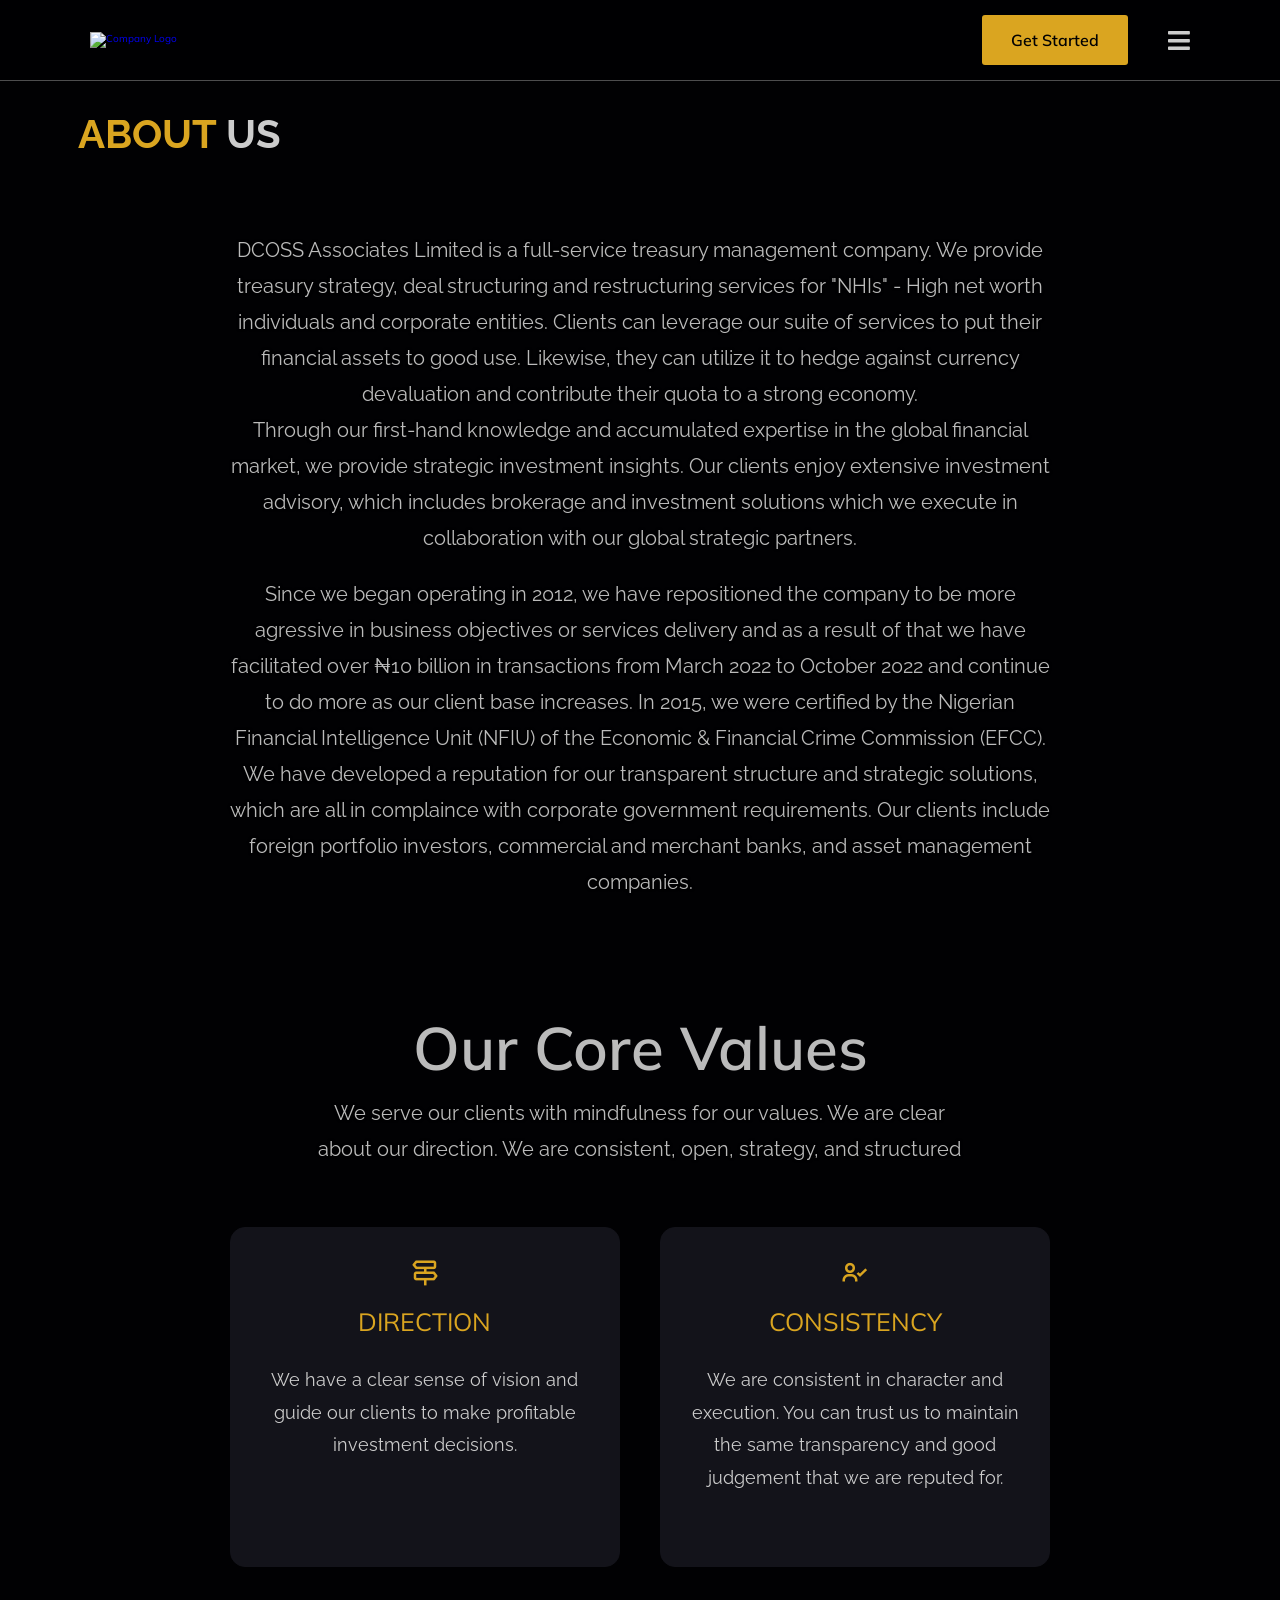
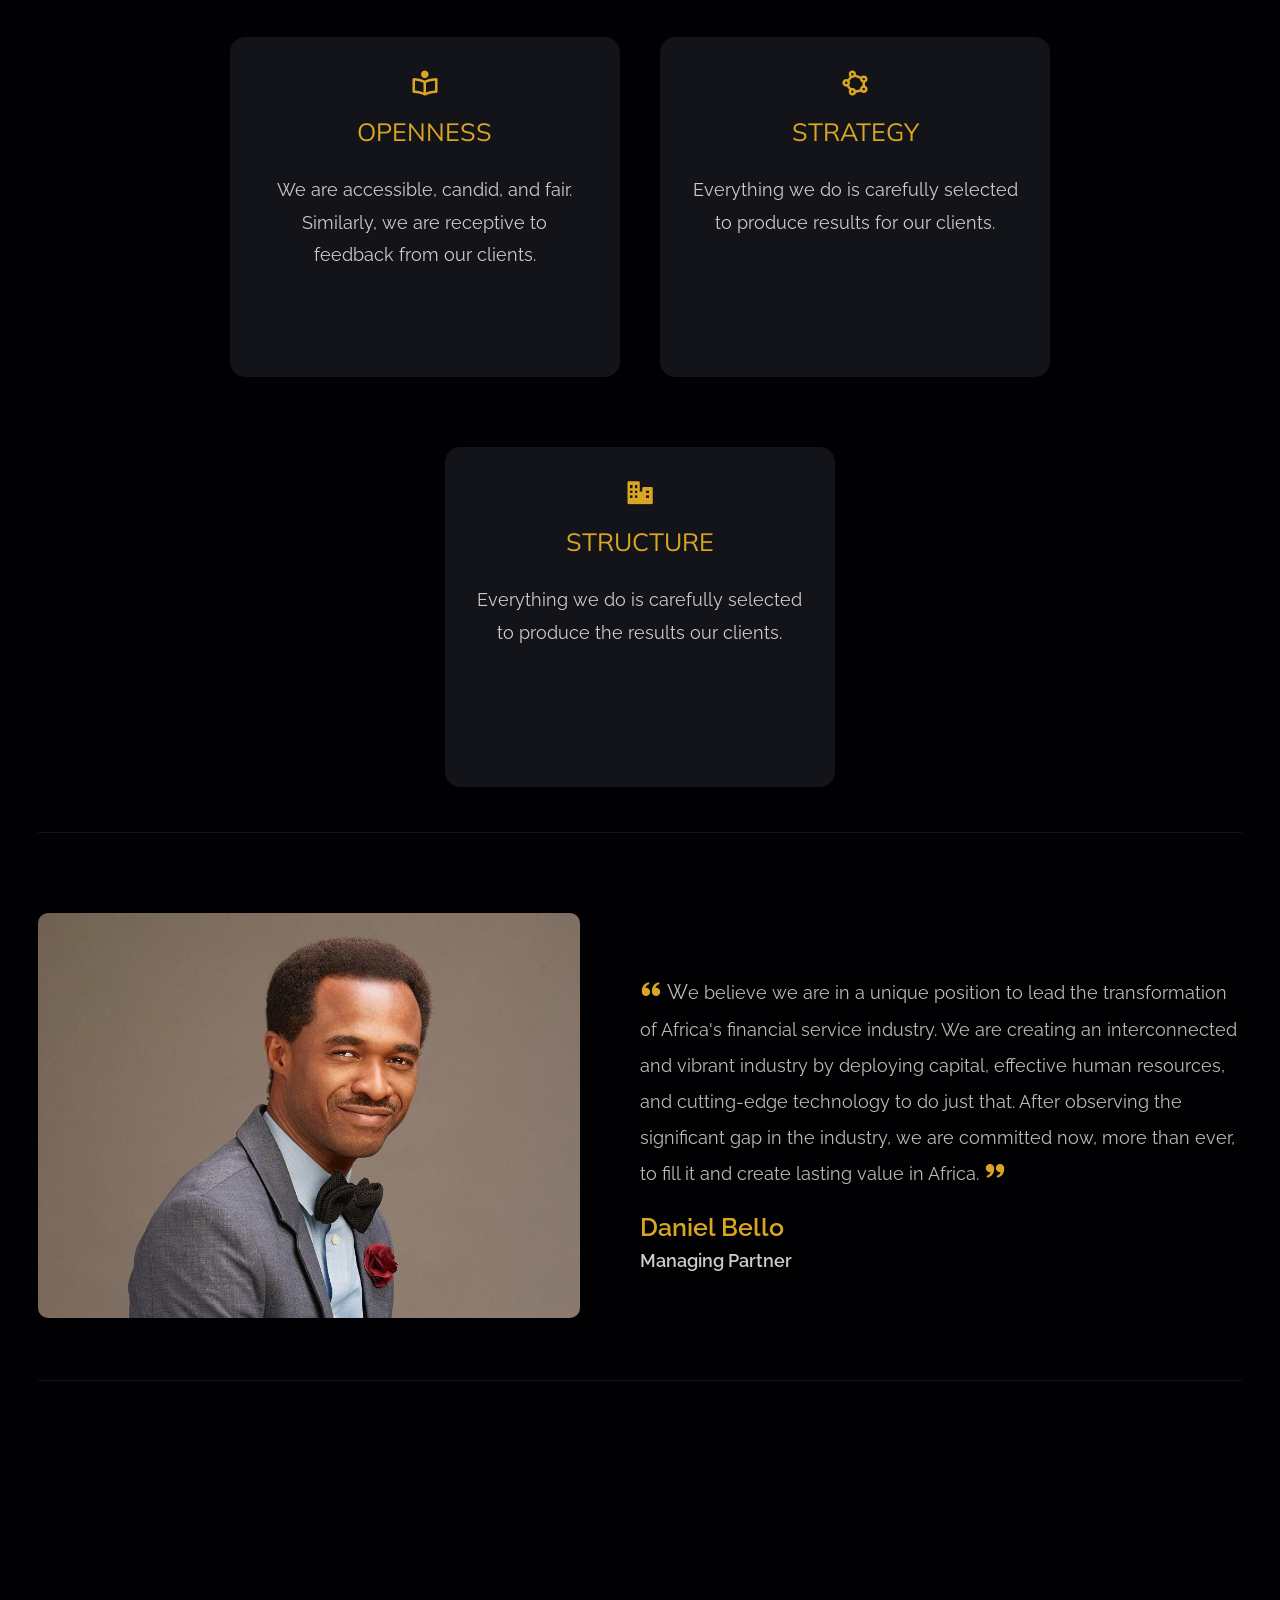
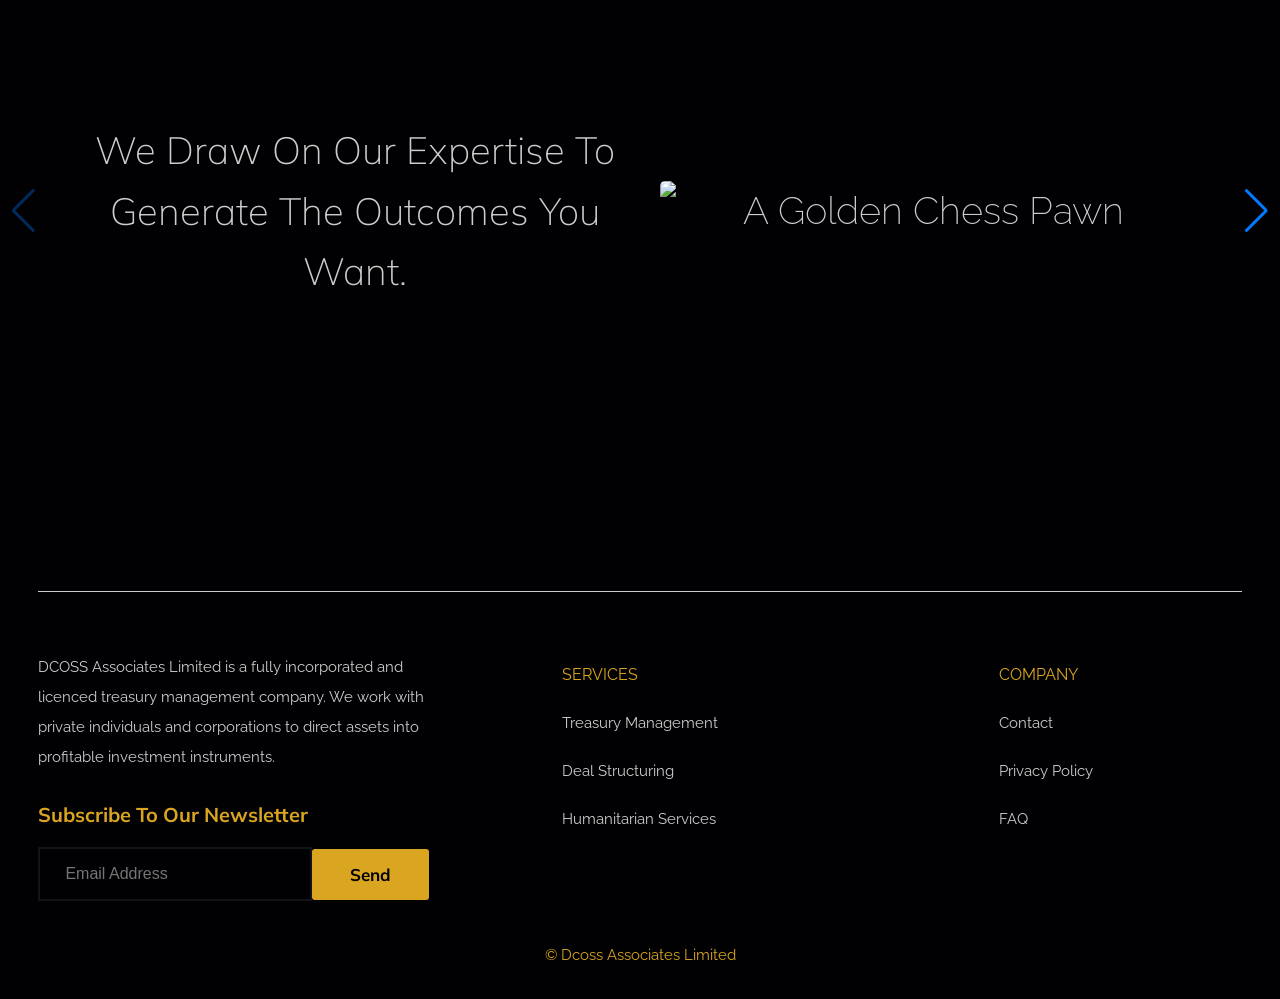
==== commit b59344e8: "Final Push" ====
--- a/Aboutus.html
+++ b/Aboutus.html
@@ -4,6 +4,18 @@
     <meta charset="UTF-8" />
     <meta http-equiv="X-UA-Compatible" content="IE=edge" />
     <meta name="viewport" content="width=device-width, initial-scale=1.0" />
+    <meta
+      name="keywords"
+      content="Treasury, Management, Finance, Risk
+  Management, Humanitarian Services, Financial Assets, Deal Structuring"
+    />
+    <meta
+      name="description"
+      content="Streamline your investments for the best results with trusted
+  management partners. DCOSS Associates Limited is that partner, Our
+  promise to you remains: we will augment your finances, minimize your
+  risks, and create value for you."
+    />
     <title>About - DCOSS Associates Limited</title>
     <!-- FAVICON -->
     <link
@@ -39,7 +51,7 @@
     </button>
     <!-- header section starts  -->
     <header class="header">
-      <a href="#" class="logo">
+      <a href="/index.html" class="logo">
         <img src="https://i.ibb.co/BCGMv5b/dc.png" alt="Company Logo" />
       </a>
 
@@ -57,7 +69,9 @@
 
       <div class="icons">
         <div class="fas fa-envelope" id="search-btn"></div>
-        <div class="icons-btn" id="cart-btn">Get Started</div>
+        <div class="icons-btn" id="cart-btn">
+          <a style="color: #010103" href="/Contact.html">Get Started</a>
+        </div>
         <div class="fas fa-bars" id="menu-btn"></div>
       </div>
 
@@ -79,10 +93,11 @@
           <p class="about-box-grid_content">
             DCOSS Associates Limited is a full-service treasury management
             company. We provide treasury strategy, deal structuring and
-            restructuring services for NHIs and corporate entities. Clients can
-            leverage our suite of services to put their financial assets to good
-            use. Likewise, they can utilize it to hedge against currency
-            devaluation and contribute their quota to a strong economy. <br />
+            restructuring services for "NHIs" - High net worth individuals and
+            corporate entities. Clients can leverage our suite of services to
+            put their financial assets to good use. Likewise, they can utilize
+            it to hedge against currency devaluation and contribute their quota
+            to a strong economy. <br />
             Through our first-hand knowledge and accumulated expertise in the
             global financial market, we provide strategic investment insights.
             Our clients enjoy extensive investment advisory, which includes
@@ -93,7 +108,7 @@
             Since we began operating in 2012, we have repositioned the company
             to be more agressive in business objectives or services delivery and
             as a result of that we have facilitated over &#8358;10 billion in
-            transaction from March 2022 to October 2022 and continue to do more
+            transactions from March 2022 to October 2022 and continue to do more
             as our client base increases. In 2015, we were certified by the
             Nigerian Financial Intelligence Unit (NFIU) of the Economic &
             Financial Crime Commission (EFCC). We have developed a reputation
@@ -136,9 +151,8 @@
 
               <div class="content-box-box">
                 <i class="bx bx-shape-polygon"></i> <span>Strategy</span>
-                We are tactical about the solutions we bring to the table. This,
-                thus, enables us to be long-term thinkers and master
-                strategists.
+                Everything we do is carefully selected to produce results for
+                our clients.
               </div>
 
               <div class="content-box-box">
@@ -152,7 +166,10 @@
       </div>
       <div class="row">
         <div class="image">
-          <img src="/Images/partner (1).jpg" alt="" />
+          <img
+            src="/partner (1).jpg"
+            alt="Daniel Bello, DCOSS Managing Partner"
+          />
         </div>
 
         <div class="content">
--- a/styles.css
+++ b/styles.css
@@ -122,7 +122,7 @@
 }
 
 .btn-2-width a {
-  font-size: 1.8rem;
+  font-size: 2rem;
   font-weight: 400;
 }
 
@@ -310,7 +310,7 @@
   display: flex;
   flex-direction: column;
   align-items: flex-start;
-  background: url(/Images/here.jpg) no-repeat;
+  background: url(./here.jpg) no-repeat;
   background-blend-mode: darker;
   background-size: cover;
   background-position: center;
@@ -322,7 +322,7 @@
 }
 
 .home .content h3 {
-  margin-top: 9rem;
+  margin-top: 5rem;
   font-size: 6rem;
   font-family: "Mulish", sans-serif;
   text-transform: uppercase;
@@ -344,7 +344,7 @@
 }
 
 .home .content p {
-  font-size: 1.8rem;
+  font-size: 2rem;
   font-weight: light;
   line-height: 1.8;
   padding: 1rem 0;
@@ -388,7 +388,7 @@
 }
 
 .img-one-boxes .box .box-text {
-  font-size: 1.8rem;
+  font-size: 2rem;
   line-height: 1.8;
   font-weight: 400 !important;
   color: #bbb;
@@ -401,7 +401,7 @@
 .img-one-boxes .box h3 {
   text-align: center;
   color: #daa520;
-  font-size: 2.5rem;
+  font-size: 2.8rem;
   margin-bottom: 2rem;
   font-family: "Mulish", sans-serif;
 }
@@ -410,7 +410,7 @@
   margin-bottom: 1rem;
   display: block;
   text-align: center;
-  font-size: 3rem;
+  font-size: 3.8rem;
   color: #daa520;
 }
 
@@ -446,11 +446,11 @@
 }
 
 .img-one .img-one-text p {
-  font-size: 1.8rem;
+  font-size: 2rem;
   color: #bbb;
   text-shadow: 0 0 3px #000;
   text-align: center;
-  width: 50%;
+  width: 55%;
   margin: auto auto;
   margin-top: 2rem;
   font-weight: 400;
@@ -484,7 +484,7 @@
 .section-light .section-light-content p {
   color: #bbb;
   text-shadow: 0 0 3px #000;
-  font-size: 1.8rem;
+  font-size: 2rem;
   text-align: left;
   height: 100%;
   line-height: 1.8;
@@ -526,11 +526,11 @@
 
 .section-dark p {
   color: #bbb;
-  width: 50%;
+  width: 60%;
   margin: auto;
   text-shadow: 0 0 3px #000;
   padding-bottom: 3rem;
-  font-size: 1.8rem;
+  font-size: 2rem;
   text-align: center;
   line-height: 1.8;
   padding-left: 3rem;
@@ -575,13 +575,13 @@
 }
 
 .img-two {
-  background-image: url("/Images/here.jpg");
+  background-image: url("/here.jpg");
   height: 80vh;
 }
 
 /* PARTNERS SECTIONS */
 .img-three {
-  background-image: url("/Images/a\ \(2\).jpg");
+  background-image: url("/a\ \(2\).jpg");
   height: 80vh;
 }
 /* PARTNERS SECTIONS */
@@ -674,9 +674,11 @@
   position: absolute;
 }
 .wrapper {
-  display: grid;
-  grid-template-columns: repeat(3, 1fr);
-  grid-gap: 30px;
+  display: flex;
+  flex-wrap: wrap;
+  align-items: center;
+  justify-content: space-around;
+  row-gap: 2.5rem;
   padding: 50px;
 }
 .membre {
@@ -684,10 +686,11 @@
   position: relative;
   overflow: hidden;
   transition: all 0.5s ease-in;
+  width: 300px;
 }
 .membre img {
-  height: 400px;
-  width: 400px;
+  height: 300px;
+  width: 300px;
   object-fit: cover;
 }
 .membre .info {
@@ -700,24 +703,24 @@
 }
 .membre .name {
   color: #ccc;
-  font-size: 30px;
+  font-size: 25px;
   font-weight: 700;
   margin-bottom: 10px;
 }
 .membre .job {
   color: #daa520;
-  font-size: 18px;
+  font-size: 15px;
   font-weight: 600;
 }
 .membre .text {
   margin: 15px 10px 15px 0px;
-  font-size: 1.6rem;
+  font-size: 1.3rem;
   font-family: "Mulish", sans-serif;
 }
 .membre .overly {
   height: 0;
-  background-color: rgba(0, 0, 0, 0.5);
-  padding: 0;
+  background-color: rgba(0, 0, 0, 0.823);
+  padding: 5px;
   position: absolute;
   width: 100%;
   display: block;
@@ -790,18 +793,22 @@
 }
 @media screen and (max-width: 868px) {
   .wrapper {
-    grid-template-columns: repeat(2, 1fr);
+    width: 60%;
+    margin: auto;
+    grid-template-columns: repeat(1, 1fr);
   }
 }
 @media screen and (max-width: 600px) {
   .wrapper {
+    width: 100%;
+    margin: auto;
     grid-template-columns: 1fr;
     padding: 20px;
   }
 
   .membre img {
     width: 100%;
-    height: 100%;
+    height: 400px;
   }
 
   .wrapper .membre:nth-child(2) img {
@@ -834,10 +841,10 @@
 }
 
 .about-box-grid_content {
-  font-size: 1.8rem;
+  font-size: 2rem;
   color: #bbb;
   text-align: center;
-  width: 55%;
+  width: 70%;
   margin-left: auto;
   margin-right: auto;
   padding: 1rem 0;
@@ -856,10 +863,10 @@
 }
 
 .core_values_content p {
-  font-size: 1.8rem;
+  font-size: 2rem;
   color: #bbb;
   text-align: center;
-  width: 45%;
+  width: 55%;
 
   margin-left: auto;
   margin-right: auto;
@@ -889,13 +896,13 @@
 
 .second .content-box .content-box-box {
   font-size: 18px;
-  width: 43%;
+  width: 33%;
   height: 340px;
   margin-bottom: 2rem;
   line-height: 1.8;
   border: 1px solid #13131a;
   margin-top: 1rem;
-  padding: 5rem 5rem;
+  padding: 3rem;
   cursor: pointer;
   background: #13131a;
   border-radius: 15px;
@@ -1049,7 +1056,7 @@
 }
 
 .menu .box-container .box {
-  padding: 5rem;
+  padding: 2rem;
   text-align: center;
   border: var(--border);
 }
@@ -1063,7 +1070,6 @@
   font-size: 1.7rem;
   line-height: 1.8;
   color: #ccc;
-  width: inherit;
 }
 
 .menu .box-container .box h3 {
@@ -1519,6 +1525,8 @@
   padding: 1rem 0;
 }
 
+/* Privacy Policy */
+
 .privacy-policy {
   width: 93%;
   margin-top: 10rem;
@@ -1548,11 +1556,18 @@
 }
 
 .privacy-policy p {
-  font-size: 1.8rem;
+  font-size: 1.6rem;
   color: #ccc;
   margin-bottom: 2rem;
   line-height: 1.8;
 }
+
+.privacy-policy .email_link {
+  color: #daa520;
+  cursor: pointer;
+}
+
+/* Privacy Policy */
 
 .FAQ {
   width: 93%;
@@ -1563,7 +1578,7 @@
 
 .FAQ h1 {
   font-size: 3.5rem;
-  color: #ccc;
+  color: #daa520;
   text-align: center;
   margin-bottom: 2rem;
 }
@@ -1582,6 +1597,7 @@
 }
 
 .FAQ .FAQ-content h3 {
+  font-family: "Mulish", sans-serif;
   font-size: 2.25rem;
   color: #ccc;
   padding-bottom: 1rem;
@@ -1590,7 +1606,8 @@
 }
 
 .FAQ .FAQ-content p {
-  font-size: 1.8rem;
+  font-size: 1.6rem;
+
   line-height: 1.8;
   color: #ccc;
   margin-bottom: 2rem;
@@ -1610,310 +1627,91 @@
   flex-wrap: nowrap;
   align-items: center;
   justify-content: center;
-  padding: 0.9rem 3rem;
-  width: 150px;
+  padding: 15px 29px 15px 29px;
+  font-weight: 500;
   margin-left: auto;
   margin-right: auto;
-  font-size: 1.7rem;
+  font-size: 1rem;
   background: #daa520;
   border-radius: 3px;
   cursor: pointer;
 }
 
 .FAQ button:hover {
-  letter-spacing: 0.1rem;
   background: hsla(43, 74%, 49%, 0.807);
 }
 
 .FAQ button a {
   color: #010103;
-  font-size: 2rem;
-}
-
+  font-size: 16px;
+}
+
+/* Treasury Management */
 .treasury {
   margin-top: 10rem;
-  width: 94%;
-  margin-left: auto;
-  margin-right: auto;
-}
-
-.treasury .content {
-  color: #ccc;
-}
-
-.treasury .content a {
-  font-size: 1.6rem;
-}
-
-.treasury img {
-  margin-top: 6.8rem;
-  padding: 5px;
-  width: 45%;
-  float: right;
-  border-radius: 10px;
-}
-.treasury .content p {
-  text-align: justify;
-  font-size: 1.6rem;
-  line-height: 1.5;
-  margin-bottom: 1rem;
-  padding: 0;
-}
-
-.treasury .content h2 {
-  font-size: 3.5rem;
+  color: #ccc;
+  font-size: 18px;
+}
+
+.treasury .heading {
+  text-align: start;
+}
+
+.treasury .heading h1 {
+  color: #daa520;
+}
+
+.treasury_content {
+  margin-top: 3rem;
+  display: grid;
+  gap: 5rem;
+  grid-template-columns: repeat(2, 1fr);
+  place-items: center;
+}
+
+.treasury_content .right h2 {
+  font-family: "Mulish", sans-serif;
   margin-bottom: 2rem;
-  text-transform: uppercase;
-  text-align: center;
-}
-
-.treasury .content h2 {
-  margin-top: 4rem;
-}
-
-.treasury .content h3 {
-  font-size: 2.5rem;
-  margin-bottom: 1rem;
+}
+
+.treasury_content .right p,
+.treasury_content .left p {
+  line-height: 32.4px;
+}
+
+.treasury_content .left p {
   margin-top: 2rem;
-  text-transform: uppercase;
-}
-
-.treasury .content h4 {
-  font-size: 2rem;
-  margin-bottom: 1rem;
-  margin-top: 2rem;
-  text-transform: capitalize;
-}
-
-.treasury .content ol {
-  font-size: 1.6rem;
-  margin-left: 6rem;
-  line-height: 1.5;
-}
-
-.treasury .content a {
-  color: #daa520;
-}
-
-.treasury .content a:hover {
-  border-bottom: 1px solid #daa520;
-}
-
-/* Business process management */
-.brp {
-  margin-top: 10rem;
-  width: 94%;
-  margin-left: auto;
-  margin-right: auto;
-}
-
-.brp .content {
-  color: #ccc;
-}
-
-.brp .content a {
-  font-size: 1.6rem;
-}
-
-.brp img {
-  margin-top: 7rem;
-  padding: 10px;
-  width: 45%;
-  float: right;
-  border-radius: 10px;
-}
-.brp .content p {
-  text-align: justify;
-  font-size: 1.6rem;
-  line-height: 1.5;
-  margin-bottom: 1rem;
-  padding: 0;
-}
-
-.brp .content h2 {
-  font-size: 3.5rem;
-  margin-bottom: 2rem;
-  text-transform: uppercase;
-  text-align: center;
-}
-
-.brp .content h2 {
-  margin-top: 4rem;
-}
-
-.brp .content h3 {
-  font-size: 2.5rem;
-  margin-bottom: 1rem;
-  margin-top: 2rem;
-  text-transform: uppercase;
-}
-
-.brp .content h4 {
-  font-size: 1.8rem;
-  margin-bottom: 1rem;
-  margin-top: 2rem;
-  text-transform: capitalize;
-}
-
-.brp .content ol {
-  font-size: 1.6rem;
-  margin-left: 6rem;
-  line-height: 1.5;
-}
-
-.brp .content a {
-  color: #daa520;
-}
-
-.brp .content a:hover {
-  border-bottom: 1px solid #daa520;
-}
-
-/* Deals */
-.Deals {
-  margin-top: 10rem;
-  width: 94%;
-  margin-left: auto;
-  margin-right: auto;
-}
-
-.Deals .content {
-  color: #ccc;
-}
-
-.Deals .content a {
-  font-size: 1.6rem;
-}
-
-.Deals img {
-  margin-top: 7rem;
-  padding: 10px;
-  width: 45%;
-  float: right;
-  border-radius: 10px;
-}
-.Deals .content p {
-  text-align: justify;
-  font-size: 1.6rem;
-  line-height: 1.5;
-  margin-bottom: 1rem;
-  padding: 0;
-}
-
-.Deals .content h2 {
-  font-size: 3.5rem;
-  margin-bottom: 2rem;
-  text-transform: uppercase;
-  text-align: left;
-}
-
-.Deals .content h2 {
-  margin-top: 4rem;
-}
-
-.Deals .content h3 {
-  font-size: 2.5rem;
-  margin-bottom: 1rem;
-  margin-top: 2rem;
-  text-transform: uppercase;
-}
-
-.Deals .content h4 {
-  font-size: 1.8rem;
-  margin-bottom: 1rem;
-  margin-top: 2rem;
-  text-transform: capitalize;
-}
-
-.Deals .content ol {
-  font-size: 1.6rem;
-  margin-left: 6rem;
-  line-height: 1.5;
-}
-
-.Deals .content a {
-  color: #daa520;
-}
-
-.Deals .content a:hover {
-  border-bottom: 1px solid #daa520;
-}
-
-/* BizMgt */
-.BizMgt {
-  margin-top: 10rem;
-  width: 94%;
-  margin-left: auto;
-  margin-right: auto;
-}
-
-.BizMgt .content {
-  color: #ccc;
-}
-
-.BizMgt .content a {
-  font-size: 1.6rem;
-}
-
-.BizMgt img {
-  margin-top: 7rem;
-  padding: 10px;
-  width: 45%;
-  float: right;
-  border-radius: 10px;
-}
-.BizMgt .content p {
-  text-align: justify;
-  font-size: 1.6rem;
-  line-height: 1.5;
-  margin-bottom: 1rem;
-  padding: 0;
-}
-
-.BizMgt .content h2 {
-  font-size: 3.5rem;
-  margin-bottom: 2rem;
-  text-transform: uppercase;
-  text-align: left;
-}
-
-.BizMgt .content h2 {
-  margin-top: 4rem;
-}
-
-.BizMgt .content h3 {
-  font-size: 2.5rem;
-  margin-bottom: 1rem;
-  margin-top: 2rem;
-  text-transform: uppercase;
-}
-
-.BizMgt .content h4 {
-  font-size: 1.8rem;
-  margin-bottom: 1rem;
-  margin-top: 2rem;
-  text-transform: capitalize;
-}
-
-.BizMgt .content ol {
-  font-size: 1.6rem;
-  margin-left: 6rem;
-  line-height: 1.5;
-}
-
-.BizMgt .content a {
-  color: #daa520;
-}
-
-.BizMgt .content a:hover {
-  border-bottom: 1px solid #daa520;
-}
-
-.BizMgt .content ol {
-  font-size: 1.6rem;
-  margin-left: 6rem;
-  line-height: 1.5;
-}
+}
+
+.treasury_content .right .list {
+  margin-top: 3rem;
+  margin-bottom: 3rem;
+  line-height: 32.4px;
+}
+
+.treasury_content .right .list ul {
+  padding-left: 2rem;
+}
+
+.treasury_content .left img {
+  width: 100%;
+}
+
+/* Treasury management media query */
+@media screen and (max-width: 868px) {
+  .treasury_content {
+    place-items: start;
+  }
+}
+@media screen and (max-width: 600px) {
+  .treasury .heading {
+    font-size: 3rem;
+  }
+  .treasury_content {
+    grid-template-columns: repeat(1, 1fr);
+  }
+}
+/* Treasury Management */
 
 /* footer */
 
@@ -1963,11 +1761,13 @@
   margin: 3rem auto;
 }
 
-.grid-3 ul li a {
-  color: #ccc;
-}
-
-.grid-3 ul li a:hover {
+.grid-3 ul li a,
+.grid-2 ul li a {
+  color: #ccc;
+}
+
+.grid-3 ul li a:hover,
+.grid-2 ul li a:hover {
   color: #daa520;
 }
 
@@ -2435,7 +2235,6 @@
     margin-bottom: 3rem;
   }
 }
-
 /* Extra */
 @media (max-width: 573px), (max-width: 767px) {
   body {
@@ -2511,6 +2310,10 @@
 
   /* Home */
 
+  .home {
+    padding: 1.5rem;
+  }
+
   .home .content h3 {
     margin-top: 15rem;
     font-size: 5rem;
@@ -2664,9 +2467,9 @@
   }
 
   .second .content-box .content-box-box {
-    font-size: 1.7rem;
+    font-size: 2rem;
     width: 90vw;
-    height: 400px;
+    height: max-content;
     padding: 4rem 4rem;
     margin-bottom: 1rem;
     line-height: 1.8;
@@ -2701,6 +2504,8 @@
 
   .swiper-three_div p {
     width: 100%;
+    font-size: 3rem;
+    padding: 1.5rem;
   }
 
   .swiper-three_div img {
@@ -2729,7 +2534,7 @@
   /* ABOUT */
   /* SERVICES */
   .mySwiper {
-    height: 100vh;
+    height: 80vh;
   }
 
   .service .swiper-slide {
@@ -2746,7 +2551,7 @@
   }
 
   .service .swiper-slide .text p {
-    width: 90vw;
+    width: 88vw;
     text-align: start;
     margin-left: -8rem;
   }
@@ -2840,7 +2645,17 @@
     margin-bottom: 3rem;
   }
 }
-
+@media (max-width: 375px), (max-width: 414px) {
+  .img-three {
+    height: 100vh;
+  }
+  .img-three .img-three-text {
+    height: 100vh;
+  }
+  .img-three .img-three-text span {
+    display: none;
+  }
+}
 /* Tablet Media Queries */
 @media (min-width: 768px) {
   body {
@@ -2930,6 +2745,10 @@
     min-height: 80vh;
   }
 
+  .home .content {
+    margin-top: 5rem;
+  }
+
   .home .content .btn {
     width: 50%;
     background-color: #daa520;
@@ -2945,7 +2764,7 @@
   .img-one-boxes {
     flex-direction: column;
     margin-top: 10rem;
-    margin-bottom: 10rem;
+    margin-bottom: 2rem;
   }
 
   .img-one-text .border {
@@ -2961,7 +2780,7 @@
   }
 
   .img-two-text {
-    top: 10%;
+    top: 20%;
   }
 
   .img-two-text .btn,
@@ -2973,7 +2792,7 @@
   }
 
   .img-three {
-    height: 50vh;
+    height: 65vh;
   }
 
   .img-three .img-three-text {
@@ -2986,8 +2805,16 @@
     margin-bottom: 5rem;
   }
 
+  .img-three .img-three-text img {
+    margin-bottom: 1rem;
+  }
+
+  .img-three-text span {
+    display: none;
+  }
+
   .section-light {
-    margin-top: 10rem;
+    margin-top: 0rem;
     margin-bottom: 5rem;
     background-color: #010103;
   }
@@ -3017,8 +2844,13 @@
   .contact .row-content {
     flex-direction: column;
   }
-}
-
+
+  .membre img {
+    height: 300px;
+    width: 100%;
+    object-fit: cover;
+  }
+}
 @media (min-width: 992px) {
   .header .icons .icons-btn {
     margin: 0 2rem;
@@ -3053,7 +2885,6 @@
     align-items: center;
     justify-content: space-around;
     margin: auto;
-    margin-left: -20rem;
   }
 
   .section-dark-link .btn {
